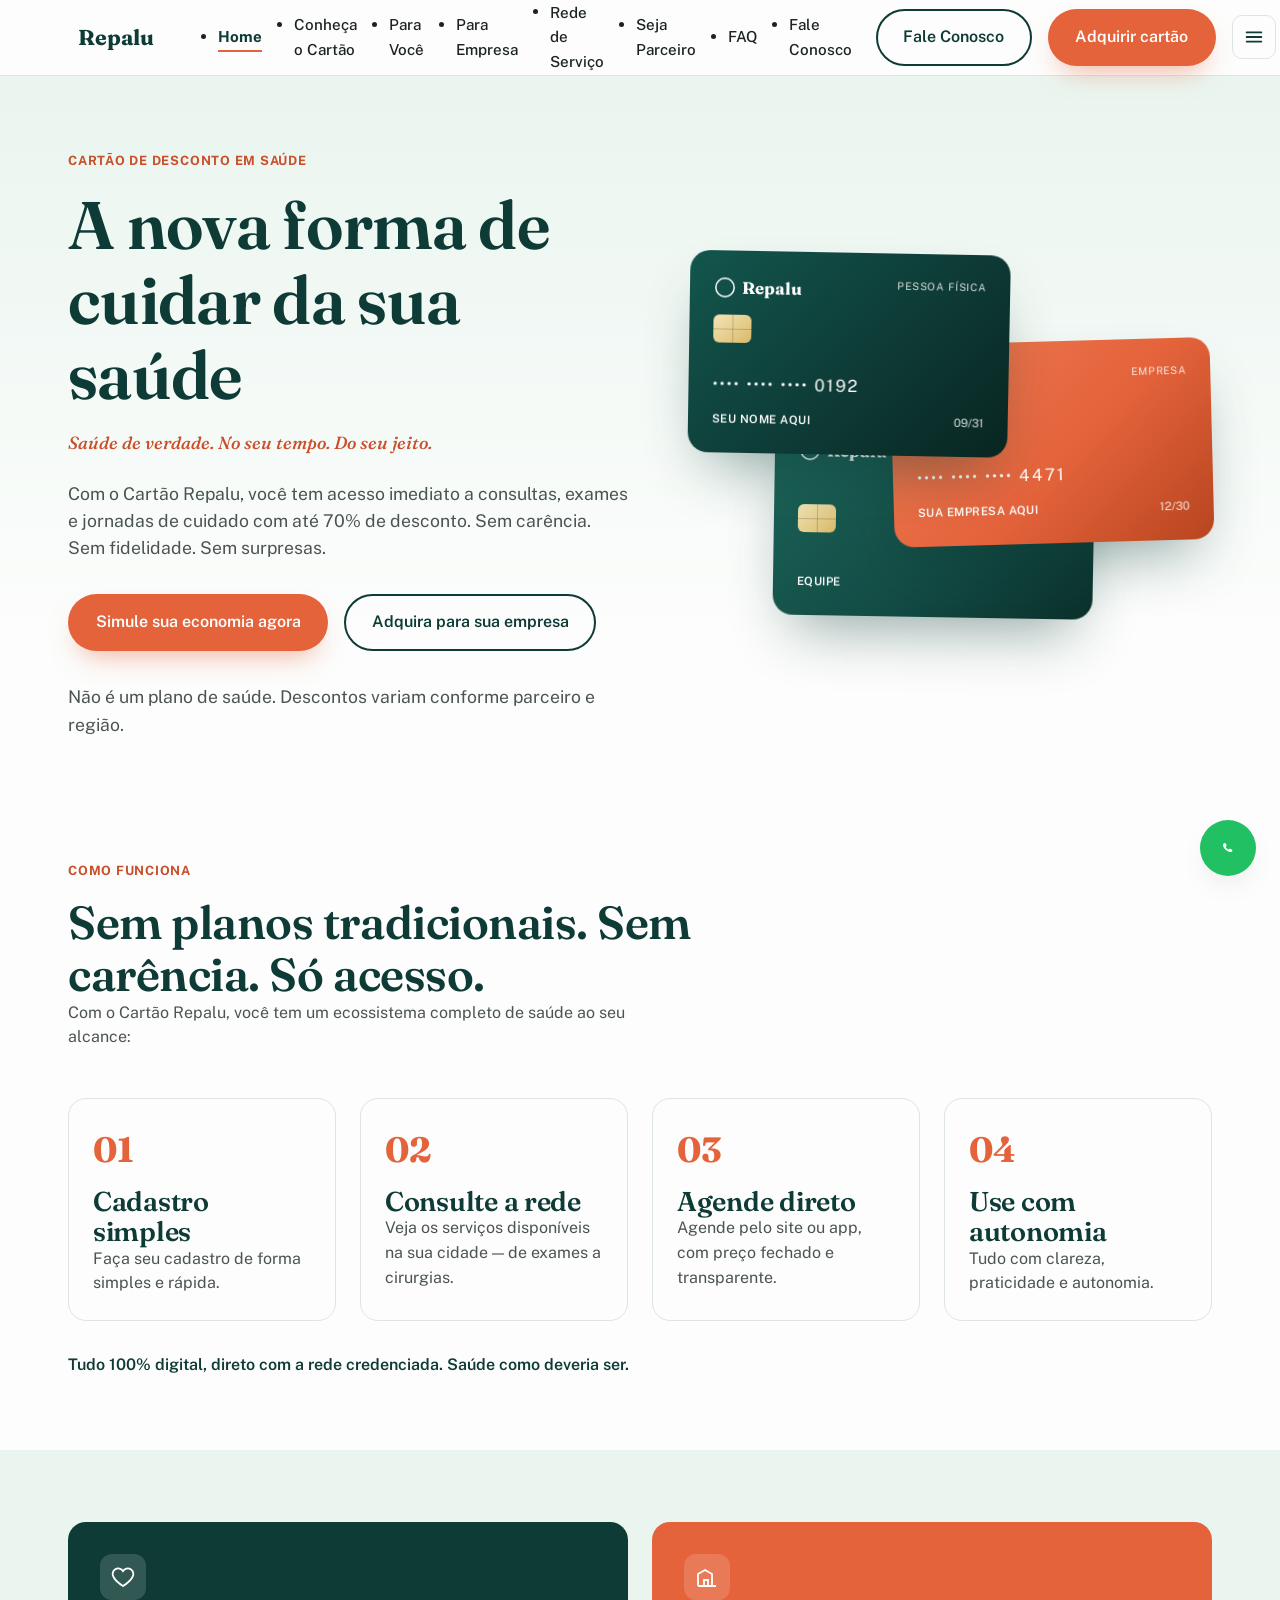
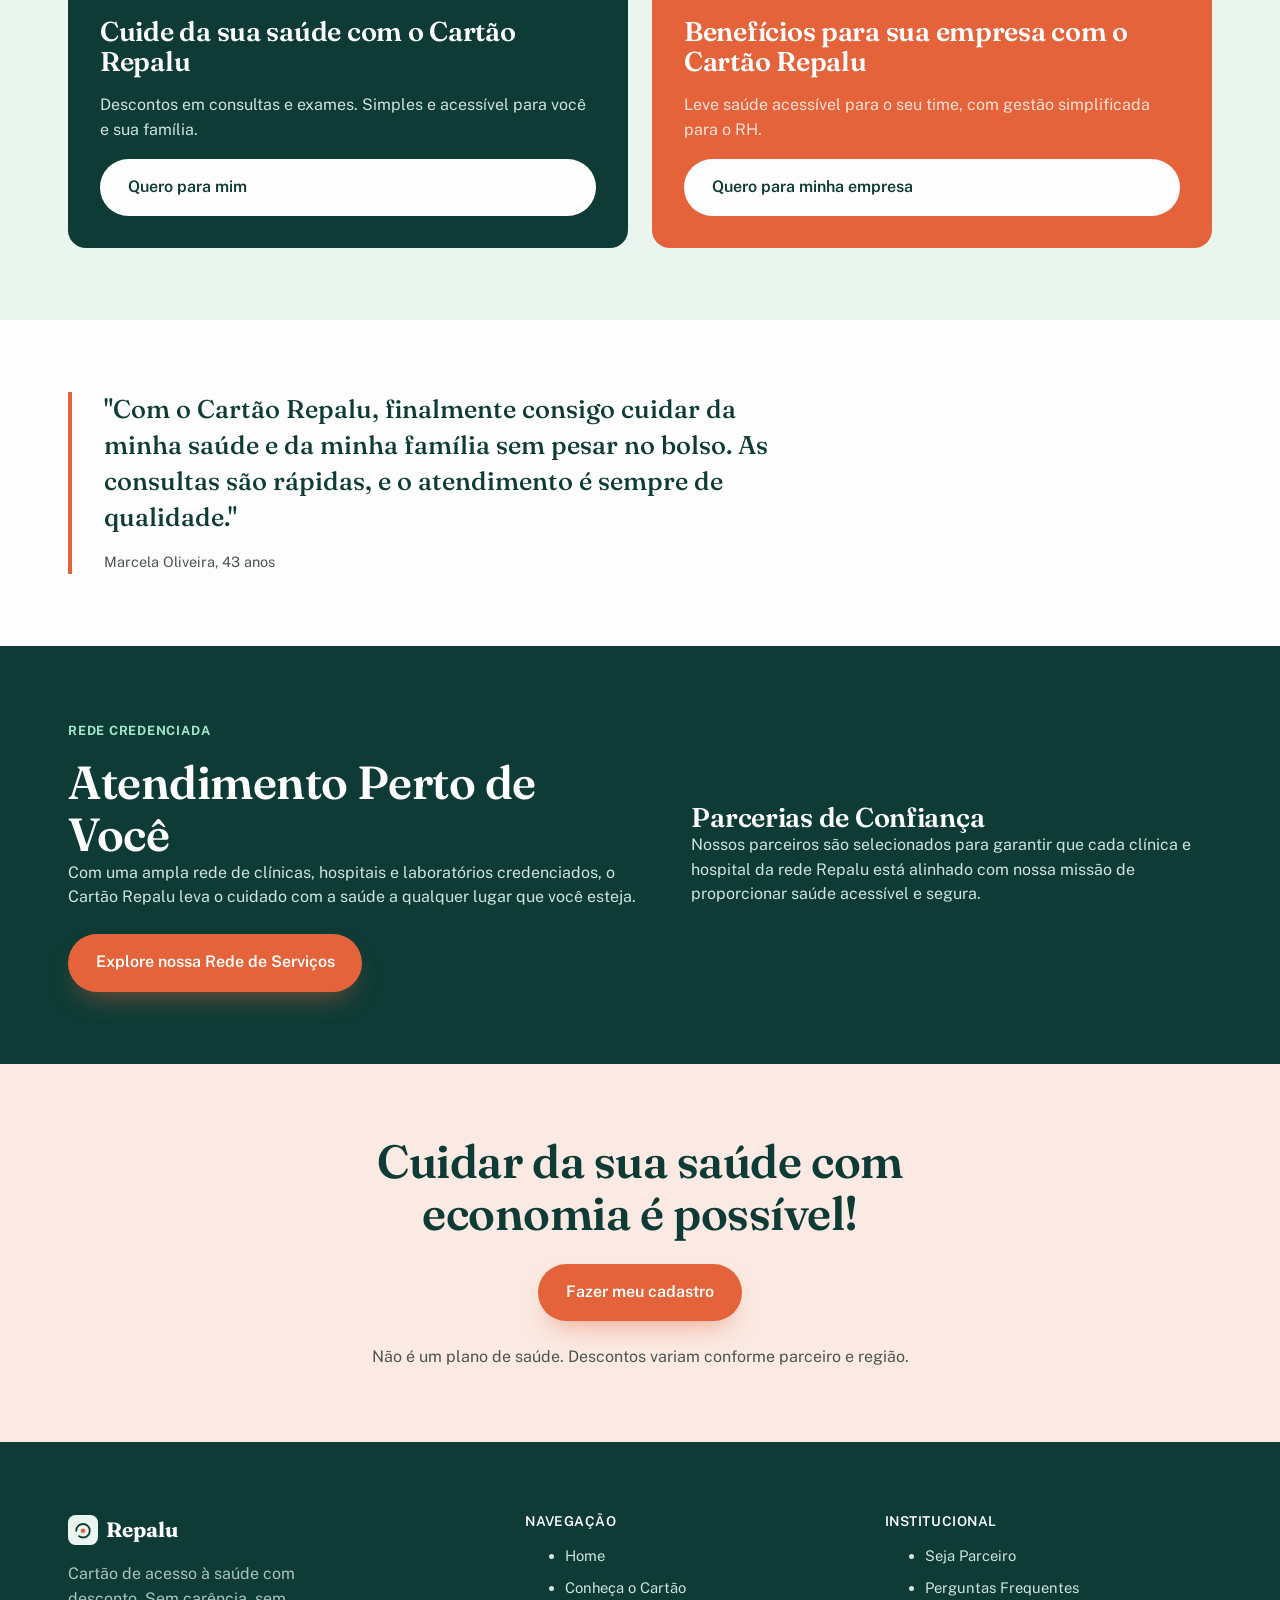
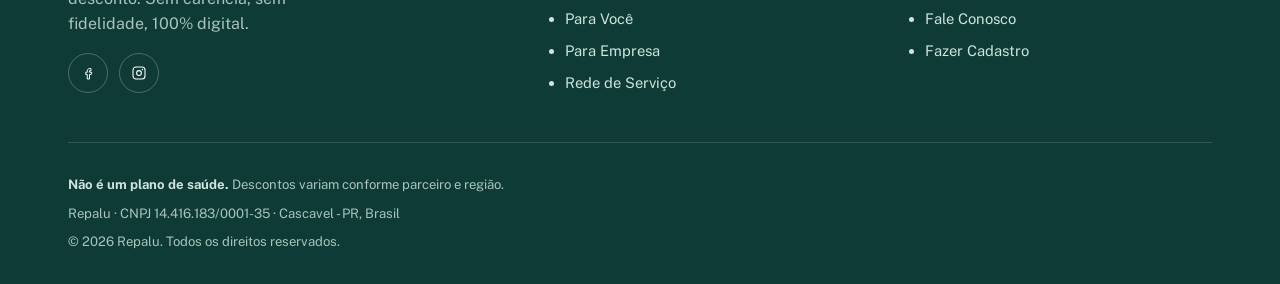
==== index.html @ c83f5b86 "Cria site institucional Repalu do zero (HTML/CSS/JS vanilla) Substitui o fluxo de aquisição do cartã" ====
<!DOCTYPE html>
<html lang="pt-BR">
<head>
<meta charset="UTF-8">
<meta name="viewport" content="width=device-width, initial-scale=1.0">
<title>Cartão Repalu — A nova forma de cuidar da sua saúde</title>
<meta name="description" content="Cartão Repalu: acesso a consultas, exames e cirurgias com até 70% de desconto. Sem carência, sem fidelidade, 100% digital. Não é um plano de saúde.">
<link rel="icon" href="data:,">
<link rel="preconnect" href="https://fonts.googleapis.com">
<link rel="preconnect" href="https://fonts.gstatic.com" crossorigin>
<link href="https://fonts.googleapis.com/css2?family=Fraunces:opsz,wght@9..144,400..700&family=Public+Sans:wght@400;500;600;700&display=swap" rel="stylesheet">
<link rel="stylesheet" href="css/styles.css">
</head>
<body>
<a class="visualmente-oculto" href="#conteudo-principal">Pular para o conteúdo</a>

<!-- ======================= CABEÇALHO ======================= -->
<header class="cabecalho">
  <div class="container">
    <a href="index.html" class="marca">
      <svg viewBox="0 0 40 40" fill="none" aria-hidden="true"><rect width="40" height="40" rx="10" fill="#0E3B36"/><path d="M11 21c0-5 4-9 9-9s9 4 9 9-4 9-9 9c-2 0-3.8-.6-5.3-1.7" stroke="#EAF5EF" stroke-width="2.4" stroke-linecap="round"/><circle cx="20" cy="21" r="3" fill="#E4633B"/></svg>
      Repalu
    </a>

    <nav class="nav-principal" aria-label="Navegação principal">
      <ul>
        <li><a href="index.html" aria-current="page">Home</a></li>
        <li><a href="paginas/conheca-o-cartao.html">Conheça o Cartão</a></li>
        <li><a href="paginas/para-voce.html">Para Você</a></li>
        <li><a href="paginas/para-empresa.html">Para Empresa</a></li>
        <li><a href="paginas/rede-de-servico.html">Rede de Serviço</a></li>
        <li><a href="paginas/seja-parceiro.html">Seja Parceiro</a></li>
        <li><a href="paginas/faq.html">FAQ</a></li>
        <li><a href="paginas/fale-conosco.html">Fale Conosco</a></li>
      </ul>
    </nav>

    <div class="acoes-cabecalho">
      <a href="paginas/fale-conosco.html" class="botao botao--secundario">Fale Conosco</a>
      <button type="button" class="botao botao--primario" data-abrir-cadastro>Adquirir cartão</button>
      <button type="button" class="botao-menu-mobile" data-abrir-menu aria-expanded="false" aria-controls="painel-mobile">
        <svg viewBox="0 0 24 24" fill="none" aria-hidden="true"><path d="M4 7h16M4 12h16M4 17h16" stroke="#0E3B36" stroke-width="2" stroke-linecap="round"/></svg>
        <span class="visualmente-oculto">Abrir menu</span>
      </button>
    </div>
  </div>
</header>

<div class="sobreposicao-mobile" data-sobreposicao-menu></div>
<aside class="painel-mobile" id="painel-mobile" data-painel-mobile aria-label="Menu de navegação">
  <div class="painel-mobile__topo">
    <span class="marca" style="color:#fff">Repalu</span>
    <button type="button" class="painel-mobile__fechar" data-fechar-menu>
      <svg viewBox="0 0 24 24" fill="none" aria-hidden="true"><path d="M6 6l12 12M18 6L6 18" stroke="#fff" stroke-width="2" stroke-linecap="round"/></svg>
      <span class="visualmente-oculto">Fechar menu</span>
    </button>
  </div>
  <nav aria-label="Navegação mobile">
    <ul>
      <li><a href="index.html">Home</a></li>
      <li><a href="paginas/conheca-o-cartao.html">Conheça o Cartão</a></li>
      <li><a href="paginas/para-voce.html">Para Você</a></li>
      <li><a href="paginas/para-empresa.html">Para Empresa</a></li>
      <li><a href="paginas/rede-de-servico.html">Rede de Serviço</a></li>
      <li><a href="paginas/seja-parceiro.html">Seja Parceiro</a></li>
      <li><a href="paginas/faq.html">Perguntas Frequentes</a></li>
      <li><a href="paginas/fale-conosco.html">Fale Conosco</a></li>
    </ul>
  </nav>
  <div class="painel-mobile__acoes">
    <button type="button" class="botao botao--primario botao--bloco" data-abrir-cadastro>Adquirir cartão</button>
  </div>
</aside>

<main id="conteudo-principal">
  <!-- ======================= HERO ======================= -->
  <section class="hero">
    <div class="container">
      <div class="hero__texto">
        <span class="olho">CARTÃO DE DESCONTO EM SAÚDE</span>
        <h1>A nova forma de cuidar da sua saúde</h1>
        <p class="hero__subheadline">Saúde de verdade. No seu tempo. Do seu jeito.</p>
        <p>Com o Cartão Repalu, você tem acesso imediato a consultas, exames e jornadas de cuidado com até 70% de desconto. Sem carência. Sem fidelidade. Sem surpresas.</p>
        <div class="hero__acoes">
          <button type="button" class="botao botao--primario" data-abrir-cadastro="pf">Simule sua economia agora</button>
          <a href="paginas/para-empresa.html" class="botao botao--secundario">Adquira para sua empresa</a>
        </div>
        <p class="hero__nota-legal">Não é um plano de saúde. Descontos variam conforme parceiro e região.</p>
      </div>

      <div class="palco-cartoes" aria-hidden="true">
        <article class="palco-cartoes__cartao palco-cartoes__cartao--pf-2">
          <div class="cartao__brilho"></div>
          <div class="cartao__topo">
            <div class="cartao__logo"><svg viewBox="0 0 24 24" fill="none"><circle cx="12" cy="12" r="10" stroke="#fff" stroke-width="1.6"/></svg>Repalu</div>
            <span class="cartao__tipo">Empresa</span>
          </div>
          <div class="cartao__chip"></div>
          <div class="cartao__rodape"><span class="cartao__nome">Equipe</span></div>
        </article>

        <article class="palco-cartoes__cartao palco-cartoes__cartao--pj">
          <div class="cartao__brilho"></div>
          <div class="cartao__topo">
            <div class="cartao__logo"><svg viewBox="0 0 24 24" fill="none"><circle cx="12" cy="12" r="10" stroke="#fff" stroke-width="1.6"/></svg>Repalu</div>
            <span class="cartao__tipo">Empresa</span>
          </div>
          <div class="cartao__chip"></div>
          <div class="cartao__numero">•••• •••• •••• 4471</div>
          <div class="cartao__rodape">
            <span class="cartao__nome">Sua Empresa Aqui</span>
            <span class="cartao__validade">12/30</span>
          </div>
        </article>

        <article class="palco-cartoes__cartao palco-cartoes__cartao--pf">
          <div class="cartao__brilho"></div>
          <div class="cartao__topo">
            <div class="cartao__logo"><svg viewBox="0 0 24 24" fill="none"><circle cx="12" cy="12" r="10" stroke="#fff" stroke-width="1.6"/></svg>Repalu</div>
            <span class="cartao__tipo">Pessoa Física</span>
          </div>
          <div class="cartao__chip"></div>
          <div class="cartao__numero">•••• •••• •••• 0192</div>
          <div class="cartao__rodape">
            <span class="cartao__nome">Seu Nome Aqui</span>
            <span class="cartao__validade">09/31</span>
          </div>
        </article>
      </div>
    </div>
  </section>

  <!-- ======================= COMO FUNCIONA ======================= -->
  <section class="secao">
    <div class="container">
      <div class="cabecalho-secao">
        <span class="olho">COMO FUNCIONA</span>
        <h2>Sem planos tradicionais. Sem carência. Só acesso.</h2>
        <p>Com o Cartão Repalu, você tem um ecossistema completo de saúde ao seu alcance:</p>
      </div>
      <ol class="lista-passos lista-passos--4">
        <li class="lista-passos__item"><span class="lista-passos__numero">01</span><h3>Cadastro simples</h3><p>Faça seu cadastro de forma simples e rápida.</p></li>
        <li class="lista-passos__item"><span class="lista-passos__numero">02</span><h3>Consulte a rede</h3><p>Veja os serviços disponíveis na sua cidade — de exames a cirurgias.</p></li>
        <li class="lista-passos__item"><span class="lista-passos__numero">03</span><h3>Agende direto</h3><p>Agende pelo site ou app, com preço fechado e transparente.</p></li>
        <li class="lista-passos__item"><span class="lista-passos__numero">04</span><h3>Use com autonomia</h3><p>Tudo com clareza, praticidade e autonomia.</p></li>
      </ol>
      <p style="margin-top: var(--espaco-4); font-weight: 600; color: var(--cor-petroleo);">Tudo 100% digital, direto com a rede credenciada. Saúde como deveria ser.</p>
    </div>
  </section>

  <!-- ======================= CARDS DE DESTINO ======================= -->
  <section class="secao secao--menta">
    <div class="container">
      <div class="grade-cartas grade-cartas--2">
        <article class="carta carta--destino-pf">
          <div class="carta__icone" style="background:rgba(255,255,255,.15); color:#fff;">
            <svg viewBox="0 0 24 24" fill="none"><path d="M12 21s-7-4.4-9.5-9A5.5 5.5 0 0112 6a5.5 5.5 0 019.5 6c-2.5 4.6-9.5 9-9.5 9z" stroke="currentColor" stroke-width="1.8"/></svg>
          </div>
          <h3>Cuide da sua saúde com o Cartão Repalu</h3>
          <p>Descontos em consultas e exames. Simples e acessível para você e sua família.</p>
          <button type="button" class="botao botao--sobre-escuro" data-abrir-cadastro="pf">Quero para mim</button>
        </article>
        <article class="carta carta--destino-pj">
          <div class="carta__icone" style="background:rgba(255,255,255,.15); color:#fff;">
            <svg viewBox="0 0 24 24" fill="none"><path d="M3 21V9l7-4 7 4v12M3 21h18M9 21v-6h4v6" stroke="currentColor" stroke-width="1.8"/></svg>
          </div>
          <h3>Benefícios para sua empresa com o Cartão Repalu</h3>
          <p>Leve saúde acessível para o seu time, com gestão simplificada para o RH.</p>
          <button type="button" class="botao botao--sobre-escuro" data-abrir-cadastro="empresa">Quero para minha empresa</button>
        </article>
      </div>
    </div>
  </section>

  <!-- ======================= DEPOIMENTO ======================= -->
  <section class="secao">
    <div class="container">
      <div class="depoimento">
        <blockquote>"Com o Cartão Repalu, finalmente consigo cuidar da minha saúde e da minha família sem pesar no bolso. As consultas são rápidas, e o atendimento é sempre de qualidade."</blockquote>
        <footer>Marcela Oliveira, 43 anos</footer>
      </div>
    </div>
  </section>

  <!-- ======================= REDE ======================= -->
  <section class="secao secao--petroleo">
    <div class="container grade-assimetrica">
      <div>
        <span class="olho" style="color:#9fe6c9">REDE CREDENCIADA</span>
        <h2>Atendimento Perto de Você</h2>
        <p>Com uma ampla rede de clínicas, hospitais e laboratórios credenciados, o Cartão Repalu leva o cuidado com a saúde a qualquer lugar que você esteja.</p>
        <a href="paginas/rede-de-servico.html" class="botao botao--primario" style="margin-top: var(--espaco-3);">Explore nossa Rede de Serviços</a>
      </div>
      <div>
        <h3>Parcerias de Confiança</h3>
        <p>Nossos parceiros são selecionados para garantir que cada clínica e hospital da rede Repalu está alinhado com nossa missão de proporcionar saúde acessível e segura.</p>
      </div>
    </div>
  </section>

  <!-- ======================= FECHAMENTO ======================= -->
  <section class="secao secao--coral-tint centralizado">
    <div class="container" style="max-width: 42rem;">
      <h2>Cuidar da sua saúde com economia é possível!</h2>
      <button type="button" class="botao botao--primario" data-abrir-cadastro style="margin-top: var(--espaco-3);">Fazer meu cadastro</button>
      <p style="margin-top: var(--espaco-3); margin-inline:auto;">Não é um plano de saúde. Descontos variam conforme parceiro e região.</p>
    </div>
  </section>
</main>

<!-- ======================= RODAPÉ ======================= -->
<footer class="rodape">
  <div class="container">
    <div class="rodape__grade">
      <div>
        <div class="rodape__marca">
          <svg viewBox="0 0 40 40" fill="none" aria-hidden="true"><rect width="40" height="40" rx="10" fill="#EAF5EF"/><path d="M11 21c0-5 4-9 9-9s9 4 9 9-4 9-9 9c-2 0-3.8-.6-5.3-1.7" stroke="#0E3B36" stroke-width="2.4" stroke-linecap="round"/><circle cx="20" cy="21" r="3" fill="#E4633B"/></svg>
          Repalu
        </div>
        <p style="color:#a9c4bc; max-width: 30ch;">Cartão de acesso à saúde com desconto. Sem carência, sem fidelidade, 100% digital.</p>
        <div class="rodape__redes">
          <a href="https://facebook.com/cartaorepalu" target="_blank" rel="noopener noreferrer" aria-label="Repalu no Facebook">
            <svg viewBox="0 0 24 24" width="18" height="18" fill="none"><path d="M14 9h2V6h-2c-1.7 0-3 1.3-3 3v2H9v3h2v6h3v-6h2.2l.8-3H14V9z" stroke="#fff" stroke-width="1.3" stroke-linejoin="round"/></svg>
          </a>
          <a href="https://instagram.com/repalu.saude" target="_blank" rel="noopener noreferrer" aria-label="Repalu no Instagram">
            <svg viewBox="0 0 24 24" width="18" height="18" fill="none"><rect x="4" y="4" width="16" height="16" rx="4" stroke="#fff" stroke-width="1.4"/><circle cx="12" cy="12" r="3.2" stroke="#fff" stroke-width="1.4"/><circle cx="16.6" cy="7.4" r="1" fill="#fff"/></svg>
          </a>
        </div>
      </div>
      <nav aria-label="Navegação do rodapé">
        <h4>NAVEGAÇÃO</h4>
        <ul>
          <li><a href="index.html">Home</a></li>
          <li><a href="paginas/conheca-o-cartao.html">Conheça o Cartão</a></li>
          <li><a href="paginas/para-voce.html">Para Você</a></li>
          <li><a href="paginas/para-empresa.html">Para Empresa</a></li>
          <li><a href="paginas/rede-de-servico.html">Rede de Serviço</a></li>
        </ul>
      </nav>
      <nav aria-label="Links institucionais">
        <h4>INSTITUCIONAL</h4>
        <ul>
          <li><a href="paginas/seja-parceiro.html">Seja Parceiro</a></li>
          <li><a href="paginas/faq.html">Perguntas Frequentes</a></li>
          <li><a href="paginas/fale-conosco.html">Fale Conosco</a></li>
          <li><a href="paginas/cadastro.html">Fazer Cadastro</a></li>
        </ul>
      </nav>
    </div>
    <div class="rodape__legal">
      <p style="color:inherit; max-width:none;"><strong>Não é um plano de saúde.</strong> Descontos variam conforme parceiro e região.</p>
      <p style="color:inherit; max-width:none;">Repalu · CNPJ 14.416.183/0001-35 · Cascavel - PR, Brasil</p>
      <p style="color:inherit; max-width:none;">&copy; <span data-ano-atual>2026</span> Repalu. Todos os direitos reservados.</p>
    </div>
  </div>
</footer>

<a class="whatsapp-flutuante" href="https://wa.me/+5545998241814" target="_blank" rel="noopener noreferrer" aria-label="Falar no WhatsApp para dúvidas">
  <svg viewBox="0 0 32 32" fill="none"><path d="M16 4a12 12 0 00-10.3 18L4 28l6.2-1.6A12 12 0 1016 4z" fill="#21c063"/><path d="M11 11.5c.3-1 .9-1 1.3-1h.6c.3 0 .5.1.7.6l.8 1.9c.1.3 0 .6-.2.8l-.6.6c-.2.2-.2.4 0 .7.5.9 1.7 2.1 2.7 2.6.3.2.5.2.7 0l.6-.6c.2-.2.5-.3.8-.2l1.9.8c.4.2.6.4.6.7v.6c0 .4 0 1-1 1.3-1 .3-2.4.2-4.6-1s-3.6-2.8-4.5-4.5c-.6-1.2-.7-2.6-.4-3.6z" fill="#fff"/></svg>
</a>

<!-- ======================= MODAL DE CADASTRO ======================= -->
<div class="modal-fundo" data-modal-cadastro role="dialog" aria-modal="true" aria-labelledby="titulo-modal-cadastro">
  <div class="modal-caixa">
    <button type="button" class="modal-fechar" data-fechar-modal aria-label="Fechar formulário de cadastro">
      <svg viewBox="0 0 24 24" fill="none" width="18" height="18"><path d="M6 6l12 12M18 6L6 18" stroke="#0E3B36" stroke-width="2" stroke-linecap="round"/></svg>
    </button>
    <div class="form-cadastro">
      <h2 id="titulo-modal-cadastro" style="font-size:1.6rem; margin-bottom: 0.3rem;">Faça seu cadastro</h2>
      <p style="margin-bottom: var(--espaco-3);">Leva menos de 2 minutos. Nossa equipe entra em contato assim que recebemos seus dados.</p>
      <div data-formulario-slot></div>
    </div>
  </div>
</div>

<script>document.querySelector("[data-ano-atual]").textContent = new Date().getFullYear();</script>
<script src="js/script.js"></script>
<script src="js/cartoes-3d.js"></script>
<script src="js/formulario.js"></script>
<script src="js/incluir-formulario.js"></script>
</body>
</html>
---- css/styles.css ----
/* =========================================================================
   REPALU — Design System
   Paleta: verde-petróleo (marca / pessoa física), coral (conversão / empresa)
   Tipografia: Fraunces (títulos, serifada, peso variável) + Public Sans (corpo)
   ========================================================================= */

:root {
  /* Cores de marca */
  --cor-petroleo: #0E3B36;
  --cor-petroleo-600: #124b44;
  --cor-menta: #EAF5EF;
  --cor-menta-escuro: #d3ebe0;
  --cor-branco: #FCFDFC;
  --cor-coral: #E4633B;
  --cor-coral-600: #c94f2b;
  --cor-coral-tint: #FBEAE3;
  --cor-grafite: #1B2320;
  --cor-grafite-suave: #4b5450;
  --cor-borda: #dde5e1;
  --cor-erro: #b3261e;
  --cor-sucesso: #1e7a4c;

  /* Tipografia */
  --fonte-titulo: "Fraunces", "Source Serif 4", Georgia, serif;
  --fonte-corpo: "Public Sans", "Inter", -apple-system, BlinkMacSystemFont, sans-serif;

  /* Espaçamento */
  --espaco-1: 0.5rem;
  --espaco-2: 1rem;
  --espaco-3: 1.5rem;
  --espaco-4: 2rem;
  --espaco-5: 3rem;
  --espaco-6: 4.5rem;
  --espaco-7: 6.5rem;

  /* Layout */
  --largura-maxima: 1240px;
  --largura-leitura: 62ch;
  --raio: 18px;
  --raio-pequeno: 10px;
  --sombra-suave: 0 12px 32px -16px rgba(27, 35, 32, 0.28);
  --sombra-cartao: 0 30px 60px -20px rgba(14, 59, 54, 0.45);

  --altura-header: 76px;
}

/* ---------- Reset ---------- */
*, *::before, *::after { box-sizing: border-box; }
html { scroll-behavior: smooth; }
@media (prefers-reduced-motion: reduce) {
  html { scroll-behavior: auto; }
  *, *::before, *::after {
    animation-duration: 0.001ms !important;
    animation-iteration-count: 1 !important;
    transition-duration: 0.001ms !important;
    scroll-behavior: auto !important;
  }
}

body, h1, h2, h3, h4, p, figure, blockquote, dl, dd, ul, ol {
  margin: 0;
}
ul[class], ol[class] { list-style: none; padding: 0; }
img, picture, svg { max-width: 100%; display: block; }
input, button, textarea, select { font: inherit; color: inherit; }
button { cursor: pointer; }
a { color: inherit; text-decoration: none; }

body {
  font-family: var(--fonte-corpo);
  color: var(--cor-grafite);
  background: var(--cor-branco);
  line-height: 1.55;
  overflow-x: hidden;
  -webkit-font-smoothing: antialiased;
}

/* Overflow guard: nunca scroll horizontal */
html, body { max-width: 100%; }

h1, h2, h3, h4 {
  font-family: var(--fonte-titulo);
  color: var(--cor-petroleo);
  font-weight: 600;
  line-height: 1.12;
  letter-spacing: -0.01em;
}
h1 { font-size: clamp(2.4rem, 4.4vw + 1rem, 4.2rem); font-weight: 620; }
h2 { font-size: clamp(1.9rem, 2.6vw + 1rem, 2.9rem); }
h3 { font-size: clamp(1.3rem, 1vw + 1rem, 1.7rem); }
h4 { font-size: 1.15rem; }

p { color: var(--cor-grafite-suave); max-width: var(--largura-leitura); }
p.sem-limite { max-width: none; }

.olho {
  font-family: var(--fonte-corpo);
  font-weight: 700;
  font-size: 0.8rem;
  letter-spacing: 0.06em;
  color: var(--cor-coral-600);
  display: inline-block;
  margin-bottom: var(--espaco-2);
}

/* Foco visível acessível */
a:focus-visible,
button:focus-visible,
input:focus-visible,
select:focus-visible,
textarea:focus-visible,
[tabindex]:focus-visible {
  outline: 3px solid var(--cor-coral);
  outline-offset: 3px;
  border-radius: 4px;
}

.visualmente-oculto {
  position: absolute;
  width: 1px; height: 1px;
  overflow: hidden;
  clip: rect(0 0 0 0);
  white-space: nowrap;
  border: 0; padding: 0; margin: -1px;
}

/* ---------- Layout base ---------- */
.container {
  width: 100%;
  max-width: var(--largura-maxima);
  margin-inline: auto;
  padding-inline: var(--espaco-3);
}
@media (min-width: 768px) { .container { padding-inline: var(--espaco-5); } }

.secao { padding-block: var(--espaco-6); }
.secao--menta { background: var(--cor-menta); }
.secao--petroleo { background: var(--cor-petroleo); color: var(--cor-branco); }
.secao--petroleo h2, .secao--petroleo h3 { color: var(--cor-branco); }
.secao--petroleo p { color: #cfe4dd; }
.secao--coral-tint { background: var(--cor-coral-tint); }

.grade-assimetrica {
  display: grid;
  gap: var(--espaco-5);
  align-items: center;
}
@media (min-width: 960px) {
  .grade-assimetrica { grid-template-columns: 1.05fr 0.95fr; }
  .grade-assimetrica--invertida { grid-template-columns: 0.95fr 1.05fr; }
  .grade-assimetrica--invertida > *:first-child { order: 2; }
}

.cabecalho-secao {
  max-width: 42rem;
  margin-bottom: var(--espaco-5);
}

/* ---------- Botões ---------- */
.botao {
  display: inline-flex;
  align-items: center;
  gap: 0.5rem;
  font-weight: 600;
  font-size: 1rem;
  padding: 0.9rem 1.6rem;
  border-radius: 999px;
  border: 2px solid transparent;
  transition: transform 0.18s ease, box-shadow 0.18s ease, background-color 0.18s ease, color 0.18s ease;
  white-space: nowrap;
}
.botao:hover { transform: translateY(-2px); }
.botao--primario {
  background: var(--cor-coral);
  color: var(--cor-branco);
  box-shadow: 0 14px 28px -12px rgba(228, 99, 59, 0.55);
}
.botao--primario:hover { background: var(--cor-coral-600); }
.botao--secundario {
  background: transparent;
  border-color: var(--cor-petroleo);
  color: var(--cor-petroleo);
}
.botao--secundario:hover { background: var(--cor-petroleo); color: var(--cor-branco); }
.botao--sobre-escuro {
  background: var(--cor-branco);
  color: var(--cor-petroleo);
}
.botao--sobre-escuro:hover { background: var(--cor-menta); }
.botao--fantasma {
  background: transparent;
  color: var(--cor-petroleo);
  border-color: var(--cor-borda);
  padding: 0.7rem 1.3rem;
}
.botao--fantasma:hover { border-color: var(--cor-petroleo); }
.botao--bloco { width: 100%; justify-content: center; }
.botao[disabled] { opacity: 0.55; cursor: not-allowed; transform: none; }

/* ---------- Header ---------- */
.cabecalho {
  position: sticky;
  top: 0;
  z-index: 100;
  height: var(--altura-header);
  display: flex;
  align-items: center;
  background: rgba(252, 253, 252, 0.88);
  backdrop-filter: blur(10px);
  border-bottom: 1px solid var(--cor-borda);
}
.cabecalho .container {
  display: flex;
  align-items: center;
  justify-content: space-between;
  gap: var(--espaco-3);
}
.marca {
  display: flex;
  align-items: center;
  gap: 0.6rem;
  font-family: var(--fonte-titulo);
  font-weight: 700;
  font-size: 1.35rem;
  color: var(--cor-petroleo);
}
.marca svg { width: 34px; height: 34px; }

.nav-principal { display: none; }
.nav-principal ul { display: flex; align-items: center; gap: var(--espaco-4); }
.nav-principal a {
  font-weight: 500;
  font-size: 0.95rem;
  color: var(--cor-grafite);
  position: relative;
  padding-block: 0.3rem;
}
.nav-principal a::after {
  content: "";
  position: absolute;
  left: 0; right: 0; bottom: -2px;
  height: 2px;
  background: var(--cor-coral);
  transform: scaleX(0);
  transform-origin: left;
  transition: transform 0.2s ease;
}
.nav-principal a:hover::after,
.nav-principal a[aria-current="page"]::after { transform: scaleX(1); }
.nav-principal a[aria-current="page"] { color: var(--cor-petroleo); font-weight: 700; }

.acoes-cabecalho { display: flex; align-items: center; gap: var(--espaco-2); }
.acoes-cabecalho .botao--secundario { display: none; }

@media (min-width: 1080px) {
  .nav-principal { display: block; }
  .acoes-cabecalho .botao--secundario { display: inline-flex; }
  .botao-menu-mobile { display: none; }
}

/* Botão hambúrguer */
.botao-menu-mobile {
  width: 44px; height: 44px;
  display: grid; place-items: center;
  background: transparent;
  border: 1px solid var(--cor-borda);
  border-radius: 10px;
}
.botao-menu-mobile svg { width: 22px; height: 22px; }

/* Painel lateral mobile */
.painel-mobile {
  position: fixed;
  inset: 0 0 0 auto;
  width: min(86vw, 360px);
  height: 100%;
  background: var(--cor-petroleo);
  color: var(--cor-branco);
  padding: var(--espaco-4);
  transform: translateX(100%);
  transition: transform 0.32s cubic-bezier(.4,0,.2,1);
  z-index: 200;
  overflow-y: auto;
}
.painel-mobile[data-aberto="true"] { transform: translateX(0); }
.painel-mobile__topo { display: flex; justify-content: space-between; align-items: center; margin-bottom: var(--espaco-4); }
.painel-mobile__fechar {
  width: 40px; height: 40px;
  border: 1px solid rgba(255,255,255,0.3);
  border-radius: 10px;
  background: transparent;
  color: var(--cor-branco);
  display: grid; place-items: center;
}
.painel-mobile nav ul { display: flex; flex-direction: column; gap: var(--espaco-1); }
.painel-mobile nav a {
  display: block;
  padding: 0.85rem 0.2rem;
  font-family: var(--fonte-titulo);
  font-size: 1.3rem;
  border-bottom: 1px solid rgba(255,255,255,0.12);
}
.painel-mobile__acoes { margin-top: var(--espaco-4); display: flex; flex-direction: column; gap: var(--espaco-2); }

.sobreposicao-mobile {
  position: fixed; inset: 0;
  background: rgba(14, 20, 18, 0.5);
  z-index: 199;
  opacity: 0;
  pointer-events: none;
  transition: opacity 0.28s ease;
}
.sobreposicao-mobile[data-aberto="true"] { opacity: 1; pointer-events: auto; }

body[data-menu-aberto="true"] { overflow: hidden; }

/* ---------- Hero + cartões 3D ---------- */
.hero {
  padding-block: var(--espaco-6) var(--espaco-5);
  background: linear-gradient(180deg, var(--cor-menta) 0%, var(--cor-branco) 78%);
}
.hero .container {
  display: grid;
  gap: var(--espaco-6);
  align-items: center;
}
@media (min-width: 960px) {
  .hero .container { grid-template-columns: 1fr 0.95fr; gap: var(--espaco-5); }
}
.hero__texto p { font-size: 1.1rem; }
.hero__subheadline {
  font-family: var(--fonte-titulo);
  font-style: italic;
  font-weight: 500;
  color: var(--cor-coral-600);
  font-size: 1.25rem;
  margin-block: var(--espaco-2) var(--espaco-3);
}
.hero__acoes { display: flex; flex-wrap: wrap; gap: var(--espaco-2); margin-top: var(--espaco-4); }
.hero__nota-legal { margin-top: var(--espaco-4); font-size: 0.82rem; color: var(--cor-grafite-suave); }

.palco-cartoes {
  position: relative;
  height: clamp(320px, 42vw, 460px);
  perspective: 1600px;
}
.palco-cartoes__cartao {
  position: absolute;
  width: min(320px, 78vw);
  aspect-ratio: 1.586 / 1;
  border-radius: 20px;
  padding: 1.5rem;
  color: var(--cor-branco);
  display: flex;
  flex-direction: column;
  justify-content: space-between;
  box-shadow: var(--sombra-cartao);
  transform-style: preserve-3d;
  will-change: transform;
  opacity: 0;
  overflow: hidden;
}
.palco-cartoes__cartao--pf {
  background: linear-gradient(135deg, #12564d 0%, #0E3B36 55%, #082521 100%);
  left: 2%;
  top: 10%;
  z-index: 3;
}
.palco-cartoes__cartao--pj {
  background: linear-gradient(135deg, #ef7a52 0%, #E4633B 55%, #b8451f 100%);
  right: 0;
  top: 26%;
  z-index: 2;
}
.palco-cartoes__cartao--pf-2 {
  background: linear-gradient(135deg, #1c655a 0%, #124b44 60%, #0a2f2a 100%);
  left: 18%;
  top: 44%;
  z-index: 1;
}
.cartao__brilho {
  position: absolute;
  inset: -40%;
  background: linear-gradient(115deg, transparent 40%, rgba(255,255,255,0.28) 50%, transparent 60%);
  transform: translateX(-120%);
  pointer-events: none;
}
.cartao__topo { display: flex; justify-content: space-between; align-items: flex-start; }
.cartao__logo { display: flex; align-items: center; gap: 0.4rem; font-family: var(--fonte-titulo); font-weight: 700; font-size: 1.05rem; }
.cartao__logo svg { width: 22px; height: 22px; }
.cartao__tipo { font-size: 0.65rem; letter-spacing: 0.08em; opacity: 0.85; text-transform: uppercase; }
.cartao__chip {
  width: 38px; height: 28px;
  border-radius: 6px;
  background: linear-gradient(140deg, #f4e6b8, #d9b968);
  position: relative;
}
.cartao__chip::before, .cartao__chip::after {
  content: "";
  position: absolute;
  background: rgba(0,0,0,0.18);
}
.cartao__chip::before { top: 50%; left: 0; right: 0; height: 1px; }
.cartao__chip::after { left: 50%; top: 0; bottom: 0; width: 1px; }
.cartao__numero { font-family: var(--fonte-corpo); letter-spacing: 0.12em; font-size: 1.05rem; margin-top: 0.9rem; }
.cartao__rodape { display: flex; justify-content: space-between; align-items: flex-end; font-size: 0.72rem; }
.cartao__nome { text-transform: uppercase; letter-spacing: 0.04em; font-weight: 600; }
.cartao__validade { opacity: 0.85; }

@media (prefers-reduced-motion: reduce) {
  .palco-cartoes__cartao { opacity: 1 !important; transform: none !important; }
}

/* ---------- Como funciona / passos ---------- */
.lista-passos {
  display: grid;
  gap: var(--espaco-3);
  counter-reset: passo;
}
@media (min-width: 760px) { .lista-passos { grid-template-columns: repeat(2, 1fr); } }
@media (min-width: 1080px) { .lista-passos--4 { grid-template-columns: repeat(4, 1fr); } }
.lista-passos__item {
  background: var(--cor-branco);
  border: 1px solid var(--cor-borda);
  border-radius: var(--raio);
  padding: var(--espaco-3);
}
.lista-passos__numero {
  font-family: var(--fonte-titulo);
  font-size: 2.2rem;
  color: var(--cor-coral);
  font-weight: 700;
  display: block;
  margin-bottom: 0.5rem;
}

/* ---------- Cards de destino / recursos ---------- */
.grade-cartas {
  display: grid;
  gap: var(--espaco-3);
}
@media (min-width: 760px) { .grade-cartas--2 { grid-template-columns: repeat(2, 1fr); } }
@media (min-width: 760px) { .grade-cartas--3 { grid-template-columns: repeat(3, 1fr); } }
@media (min-width: 760px) { .grade-cartas--4 { grid-template-columns: repeat(2, 1fr); } }
@media (min-width: 1080px) { .grade-cartas--4 { grid-template-columns: repeat(4, 1fr); } }

.carta {
  border-radius: var(--raio);
  padding: var(--espaco-4);
  background: var(--cor-branco);
  border: 1px solid var(--cor-borda);
  display: flex;
  flex-direction: column;
  gap: var(--espaco-2);
}
.carta--destino-pf { background: var(--cor-petroleo); color: var(--cor-branco); border: none; }
.carta--destino-pf h3 { color: var(--cor-branco); }
.carta--destino-pf p { color: #cfe4dd; }
.carta--destino-pj { background: var(--cor-coral); color: var(--cor-branco); border: none; }
.carta--destino-pj h3 { color: var(--cor-branco); }
.carta--destino-pj p { color: #fbe2d7; }

.carta__icone {
  width: 46px; height: 46px;
  border-radius: 12px;
  display: grid; place-items: center;
  background: var(--cor-menta);
  color: var(--cor-petroleo);
}
.carta__icone svg { width: 24px; height: 24px; }

/* ---------- Depoimento ---------- */
.depoimento {
  border-left: 4px solid var(--cor-coral);
  padding-left: var(--espaco-4);
  max-width: 44rem;
}
.depoimento blockquote {
  font-family: var(--fonte-titulo);
  font-size: clamp(1.2rem, 1.4vw + 1rem, 1.6rem);
  color: var(--cor-petroleo);
  font-weight: 500;
  line-height: 1.4;
}
.depoimento footer {
  margin-top: var(--espaco-2);
  font-size: 0.9rem;
  color: var(--cor-grafite-suave);
}

/* ---------- Simulador (Para Você) ---------- */
.simulador {
  background: var(--cor-petroleo);
  color: var(--cor-branco);
  border-radius: var(--raio);
  padding: var(--espaco-4);
  max-width: 26rem;
}
.simulador__rotulo { font-size: 0.85rem; opacity: 0.8; }
.simulador__valor {
  font-family: var(--fonte-titulo);
  font-size: 2.6rem;
  color: #9fe6c9;
  font-weight: 700;
  margin-block: 0.3rem 0.8rem;
}
.simulador__nota { font-size: 0.78rem; opacity: 0.75; }

/* ---------- Categorias de rede ---------- */
.categoria-rede {
  background: var(--cor-branco);
  border: 1px solid var(--cor-borda);
  border-radius: var(--raio);
  padding: var(--espaco-4);
}
.categoria-rede ul { display: flex; flex-wrap: wrap; gap: 0.5rem; margin-top: var(--espaco-2); }
.categoria-rede li {
  background: var(--cor-menta);
  color: var(--cor-petroleo-600);
  font-size: 0.85rem;
  font-weight: 500;
  padding: 0.4rem 0.85rem;
  border-radius: 999px;
}
.categoria-rede li.mais { background: transparent; border: 1px dashed var(--cor-borda); color: var(--cor-grafite-suave); }

/* ---------- FAQ ---------- */
.faq-item {
  border-bottom: 1px solid var(--cor-borda);
}
.faq-item__pergunta {
  width: 100%;
  display: flex;
  justify-content: space-between;
  align-items: center;
  gap: var(--espaco-2);
  text-align: left;
  background: none;
  border: none;
  padding: var(--espaco-3) 0.2rem;
  font-family: var(--fonte-titulo);
  font-size: 1.15rem;
  color: var(--cor-petroleo);
}
.faq-item__icone { flex-shrink: 0; transition: transform 0.25s ease; }
.faq-item__pergunta[aria-expanded="true"] .faq-item__icone { transform: rotate(45deg); }
.faq-item__resposta {
  max-height: 0;
  overflow: hidden;
  transition: max-height 0.3s ease;
}
.faq-item__resposta p { padding-bottom: var(--espaco-3); max-width: none; }

/* ---------- Formulário de cadastro ---------- */
.form-cadastro {
  background: var(--cor-branco);
  border: 1px solid var(--cor-borda);
  border-radius: var(--raio);
  padding: var(--espaco-4);
  max-width: 640px;
}
.barra-progresso { margin-bottom: var(--espaco-4); }
.barra-progresso__trilha {
  height: 6px;
  background: var(--cor-menta);
  border-radius: 999px;
  overflow: hidden;
}
.barra-progresso__preenchimento {
  height: 100%;
  background: var(--cor-coral);
  border-radius: 999px;
  transition: width 0.35s ease;
  width: 33.33%;
}
.barra-progresso__etapas {
  display: flex;
  justify-content: space-between;
  margin-top: 0.6rem;
  font-size: 0.78rem;
  color: var(--cor-grafite-suave);
}
.barra-progresso__etapas li[data-ativo="true"] { color: var(--cor-petroleo); font-weight: 700; }

.passo-formulario { display: none; }
.passo-formulario[data-ativo="true"] { display: block; }

.selecao-tipo { display: grid; gap: var(--espaco-2); }
@media (min-width: 560px) { .selecao-tipo { grid-template-columns: repeat(2, 1fr); } }
.selecao-tipo label {
  border: 2px solid var(--cor-borda);
  border-radius: var(--raio-pequeno);
  padding: var(--espaco-3);
  display: flex;
  flex-direction: column;
  gap: 0.3rem;
  cursor: pointer;
  transition: border-color 0.18s ease, background-color 0.18s ease;
}
.selecao-tipo input { position: absolute; opacity: 0; pointer-events: none; }
.selecao-tipo input:checked + .selecao-tipo__conteudo { color: var(--cor-petroleo); }
.selecao-tipo label:has(input:checked) { border-color: var(--cor-coral); background: var(--cor-coral-tint); }
.selecao-tipo label:has(input:focus-visible) { outline: 3px solid var(--cor-coral); outline-offset: 2px; }
.selecao-tipo__titulo { font-family: var(--fonte-titulo); font-weight: 700; font-size: 1.05rem; color: var(--cor-petroleo); }
.selecao-tipo__desc { font-size: 0.85rem; color: var(--cor-grafite-suave); }

.campo { margin-bottom: var(--espaco-3); }
.campo label {
  display: block;
  font-weight: 600;
  font-size: 0.9rem;
  margin-bottom: 0.4rem;
  color: var(--cor-petroleo);
}
.campo label .opcional { font-weight: 400; color: var(--cor-grafite-suave); }
.campo input, .campo select {
  width: 100%;
  padding: 0.75rem 0.9rem;
  border: 1.5px solid var(--cor-borda);
  border-radius: var(--raio-pequeno);
  background: var(--cor-branco);
  font-size: 0.98rem;
}
.campo input:focus, .campo select:focus { border-color: var(--cor-coral); }
.campo input[aria-invalid="true"], .campo select[aria-invalid="true"] { border-color: var(--cor-erro); }
.campo__erro {
  color: var(--cor-erro);
  font-size: 0.83rem;
  margin-top: 0.4rem;
  min-height: 1.1em;
}
.grade-campos { display: grid; gap: 0 var(--espaco-2); }
@media (min-width: 560px) { .grade-campos--2 { grid-template-columns: 1fr 1fr; } }

.resumo-cadastro dl {
  display: grid;
  grid-template-columns: auto 1fr;
  gap: 0.5rem var(--espaco-2);
  font-size: 0.95rem;
}
.resumo-cadastro dt { color: var(--cor-grafite-suave); }
.resumo-cadastro dd { font-weight: 600; color: var(--cor-petroleo); }

.acoes-formulario {
  display: flex;
  justify-content: space-between;
  gap: var(--espaco-2);
  margin-top: var(--espaco-4);
}

.tela-sucesso { text-align: left; padding: var(--espaco-3) 0; }
.tela-sucesso__icone {
  width: 56px; height: 56px;
  border-radius: 50%;
  background: var(--cor-menta);
  color: var(--cor-sucesso);
  display: grid; place-items: center;
  margin-bottom: var(--espaco-3);
}

/* Modal de cadastro (usado na Home e outras páginas) */
.modal-fundo {
  position: fixed; inset: 0;
  background: rgba(14, 20, 18, 0.55);
  display: none;
  align-items: flex-start;
  justify-content: center;
  padding: var(--espaco-4) var(--espaco-2);
  overflow-y: auto;
  z-index: 300;
}
.modal-fundo[data-aberto="true"] { display: flex; }
.modal-caixa {
  background: var(--cor-branco);
  border-radius: var(--raio);
  max-width: 680px;
  width: 100%;
  margin-block: var(--espaco-4);
  position: relative;
  box-shadow: var(--sombra-suave);
}
.modal-caixa .form-cadastro { border: none; padding: var(--espaco-4); max-width: none; }
.modal-fechar {
  position: absolute;
  top: var(--espaco-2); right: var(--espaco-2);
  width: 40px; height: 40px;
  border-radius: 50%;
  border: 1px solid var(--cor-borda);
  background: var(--cor-branco);
  display: grid; place-items: center;
  z-index: 2;
}

/* ---------- Footer ---------- */
.rodape {
  background: var(--cor-petroleo);
  color: #cfe4dd;
  padding-block: var(--espaco-6) var(--espaco-4);
}
.rodape a { color: #cfe4dd; }
.rodape a:hover { color: var(--cor-branco); }
.rodape__grade {
  display: grid;
  gap: var(--espaco-4);
  margin-bottom: var(--espaco-5);
}
@media (min-width: 760px) { .rodape__grade { grid-template-columns: 1.3fr repeat(2, 1fr); } }
.rodape__marca { display: flex; align-items: center; gap: 0.5rem; color: var(--cor-branco); font-family: var(--fonte-titulo); font-size: 1.3rem; font-weight: 700; margin-bottom: var(--espaco-2); }
.rodape__marca svg { width: 30px; height: 30px; }
.rodape h4 { color: var(--cor-branco); font-family: var(--fonte-corpo); font-size: 0.85rem; letter-spacing: 0.04em; margin-bottom: var(--espaco-2); }
.rodape nav ul { display: flex; flex-direction: column; gap: 0.55rem; font-size: 0.92rem; }
.rodape__redes { display: flex; gap: 0.7rem; margin-top: var(--espaco-2); }
.rodape__redes a {
  width: 40px; height: 40px;
  border-radius: 50%;
  border: 1px solid rgba(255,255,255,0.25);
  display: grid; place-items: center;
}
.rodape__legal {
  border-top: 1px solid rgba(255,255,255,0.15);
  padding-top: var(--espaco-4);
  font-size: 0.82rem;
  color: #a9c4bc;
  display: flex;
  flex-direction: column;
  gap: 0.5rem;
}
.rodape__legal strong { color: #cfe4dd; }

/* ---------- WhatsApp flutuante (dúvidas/parceiros/contato) ---------- */
.whatsapp-flutuante {
  position: fixed;
  bottom: var(--espaco-3);
  right: var(--espaco-3);
  width: 56px; height: 56px;
  border-radius: 50%;
  background: #21c063;
  color: #fff;
  display: grid; place-items: center;
  box-shadow: var(--sombra-suave);
  z-index: 90;
}
.whatsapp-flutuante svg { width: 28px; height: 28px; }

/* ---------- Utilidades diversas ---------- */
.centralizado { text-align: center; margin-inline: auto; }
.mt-0 { margin-top: 0; }
.pill {
  display: inline-flex;
  align-items: center;
  gap: 0.4rem;
  background: var(--cor-menta);
  color: var(--cor-petroleo-600);
  font-size: 0.8rem;
  font-weight: 600;
  padding: 0.35rem 0.8rem;
  border-radius: 999px;
  margin-bottom: var(--espaco-2);
}
.pagina-cabecalho {
  padding-block: var(--espaco-6) var(--espaco-5);
  background: var(--cor-menta);
}
.pagina-cabecalho--coral { background: var(--cor-coral-tint); }
.pagina-cabecalho .container { max-width: 52rem; }

.lista-check { display: grid; gap: 0.75rem; }
.lista-check li { display: flex; gap: 0.7rem; align-items: flex-start; color: var(--cor-grafite); }
.lista-check li svg { flex-shrink: 0; margin-top: 0.2rem; color: var(--cor-coral); width: 20px; height: 20px; }
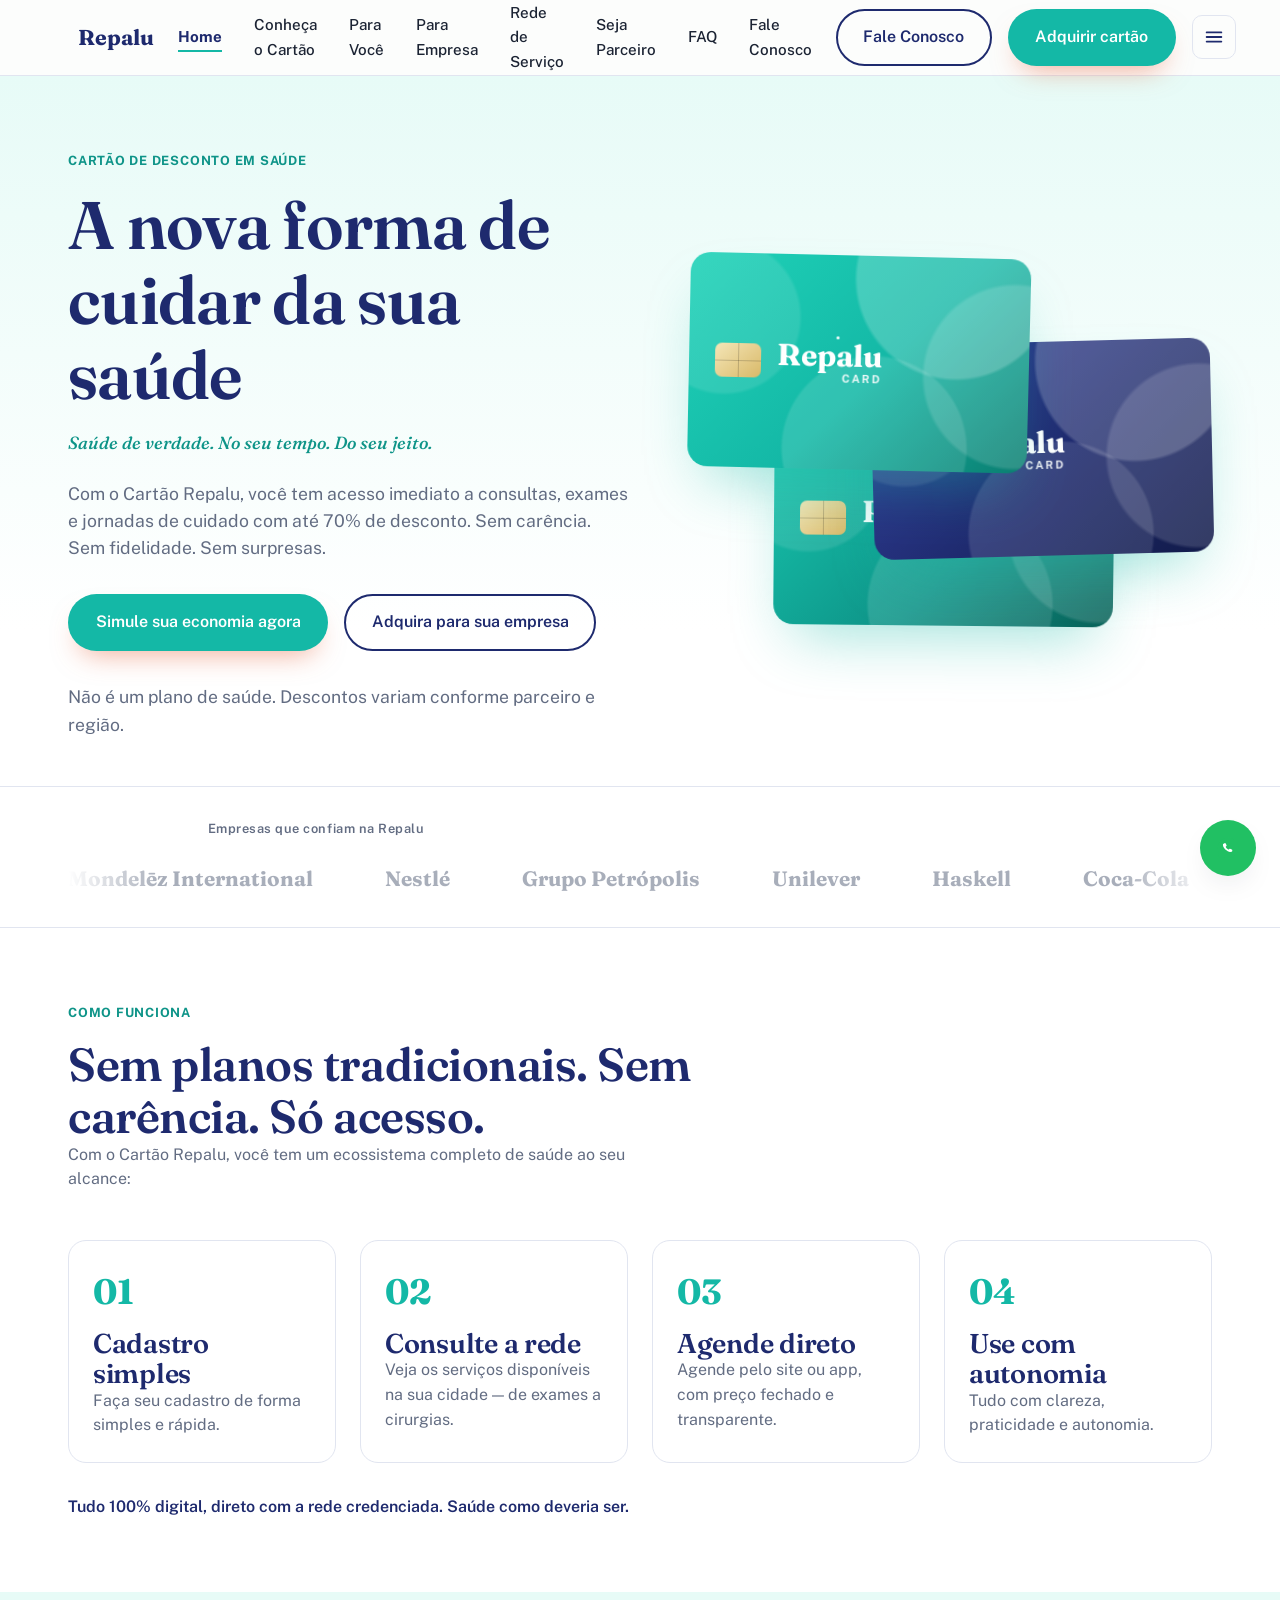
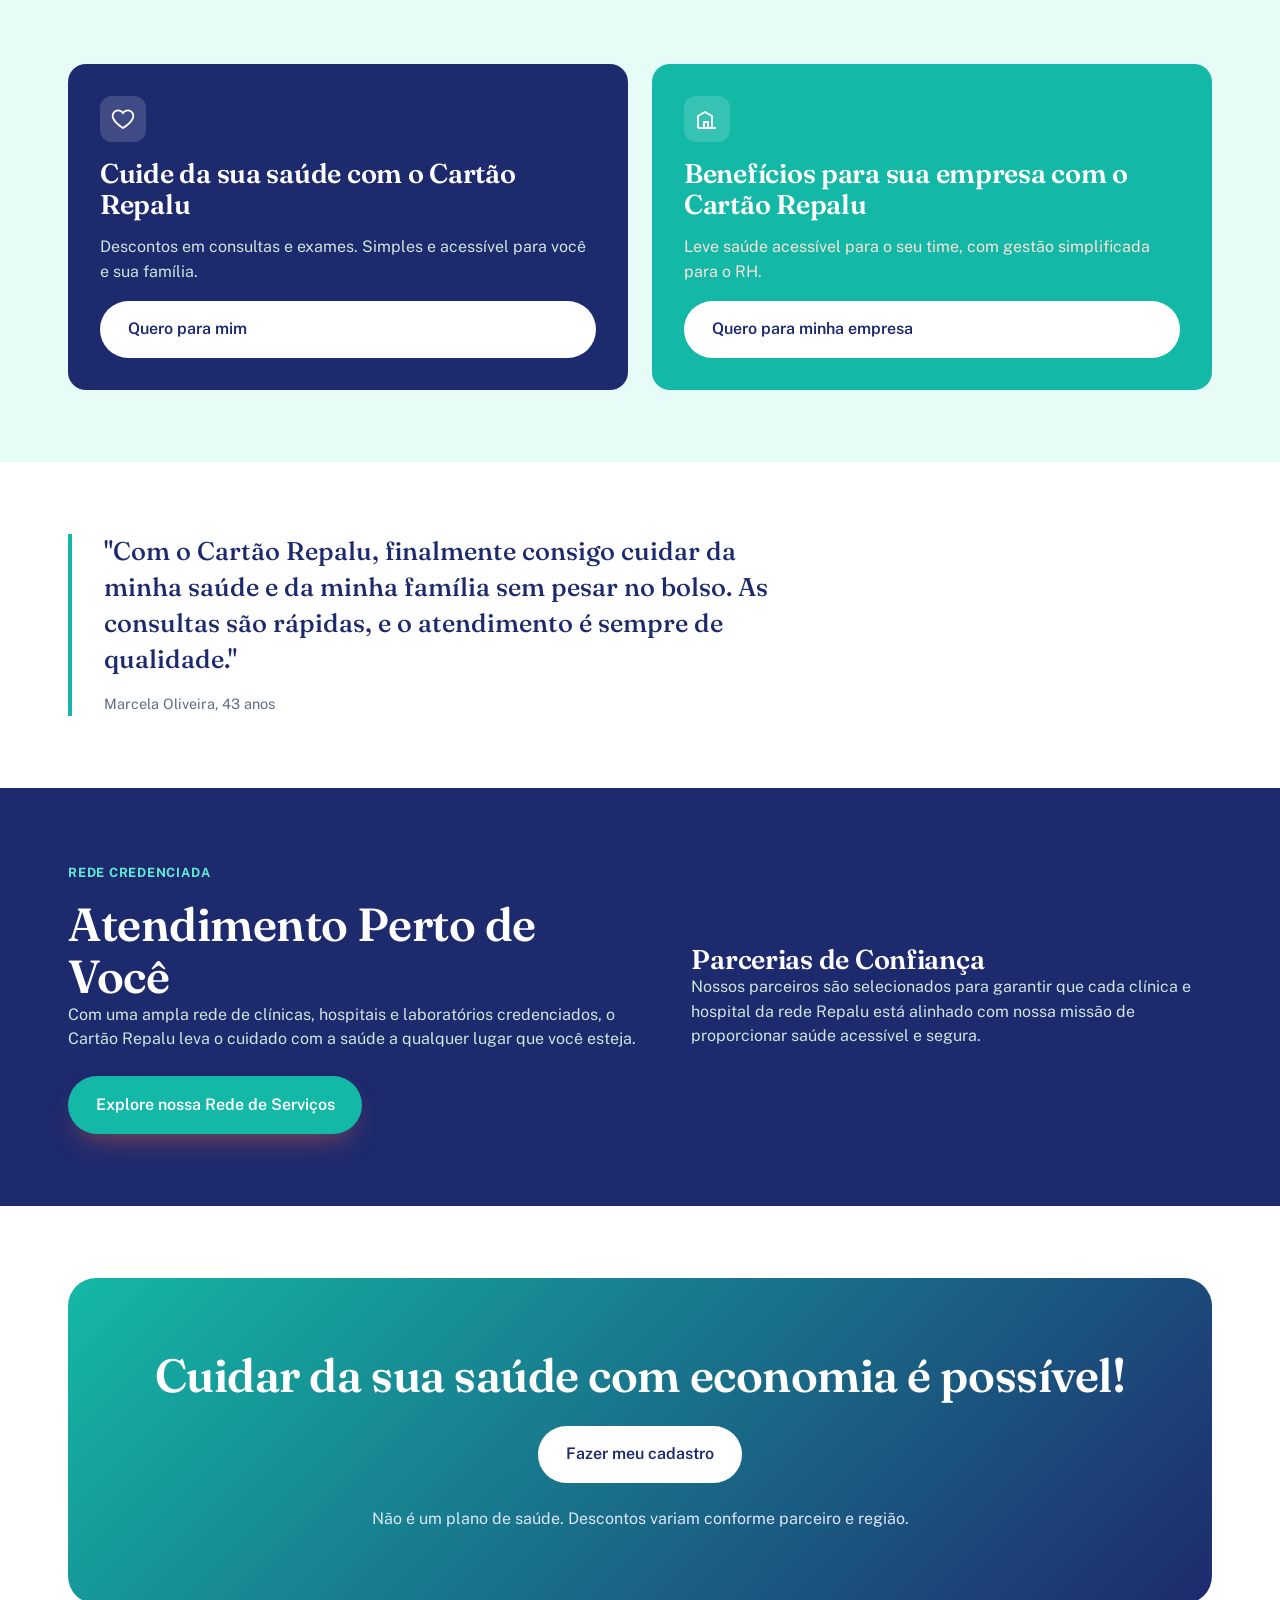
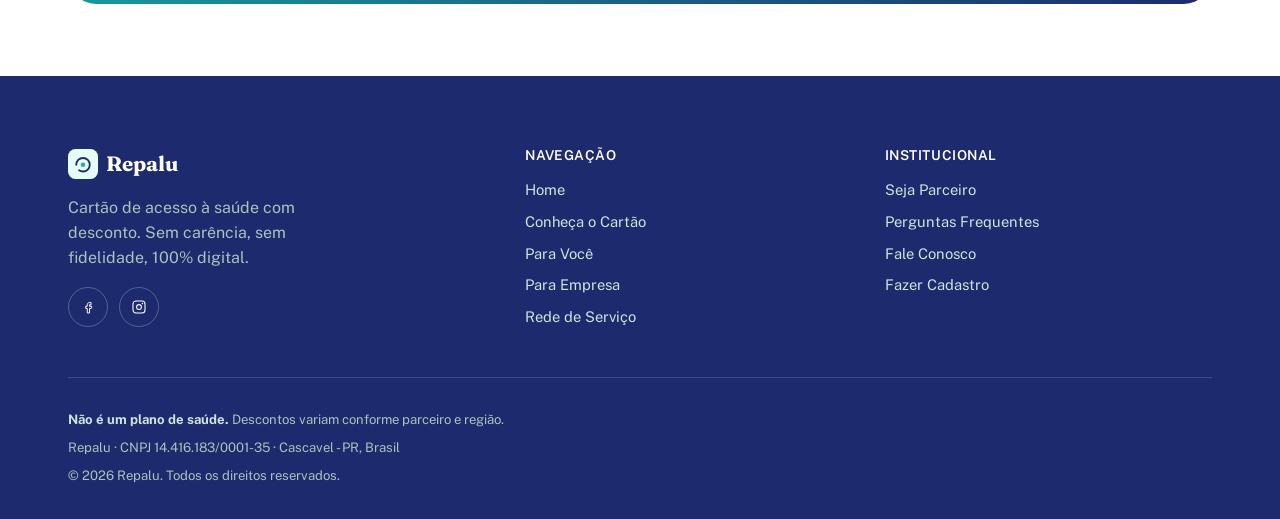
==== commit 8aec9ed9: "Ajusta paleta para turquesa+azul-marinho e refina hero/seções Corrige bug de bullets no menu (reset " ====
--- a/index.html
+++ b/index.html
@@ -18,7 +18,7 @@
 <header class="cabecalho">
   <div class="container">
     <a href="index.html" class="marca">
-      <svg viewBox="0 0 40 40" fill="none" aria-hidden="true"><rect width="40" height="40" rx="10" fill="#0E3B36"/><path d="M11 21c0-5 4-9 9-9s9 4 9 9-4 9-9 9c-2 0-3.8-.6-5.3-1.7" stroke="#EAF5EF" stroke-width="2.4" stroke-linecap="round"/><circle cx="20" cy="21" r="3" fill="#E4633B"/></svg>
+      <svg viewBox="0 0 40 40" fill="none" aria-hidden="true"><rect width="40" height="40" rx="10" fill="#1E2A6E"/><path d="M11 21c0-5 4-9 9-9s9 4 9 9-4 9-9 9c-2 0-3.8-.6-5.3-1.7" stroke="#E7FBF7" stroke-width="2.4" stroke-linecap="round"/><circle cx="20" cy="21" r="3" fill="#14B8A6"/></svg>
       Repalu
     </a>
 
@@ -39,7 +39,7 @@
       <a href="paginas/fale-conosco.html" class="botao botao--secundario">Fale Conosco</a>
       <button type="button" class="botao botao--primario" data-abrir-cadastro>Adquirir cartão</button>
       <button type="button" class="botao-menu-mobile" data-abrir-menu aria-expanded="false" aria-controls="painel-mobile">
-        <svg viewBox="0 0 24 24" fill="none" aria-hidden="true"><path d="M4 7h16M4 12h16M4 17h16" stroke="#0E3B36" stroke-width="2" stroke-linecap="round"/></svg>
+        <svg viewBox="0 0 24 24" fill="none" aria-hidden="true"><path d="M4 7h16M4 12h16M4 17h16" stroke="#1E2A6E" stroke-width="2" stroke-linecap="round"/></svg>
         <span class="visualmente-oculto">Abrir menu</span>
       </button>
     </div>
@@ -90,42 +90,64 @@
 
       <div class="palco-cartoes" aria-hidden="true">
         <article class="palco-cartoes__cartao palco-cartoes__cartao--pf-2">
+          <div class="cartao__textura"></div>
           <div class="cartao__brilho"></div>
-          <div class="cartao__topo">
-            <div class="cartao__logo"><svg viewBox="0 0 24 24" fill="none"><circle cx="12" cy="12" r="10" stroke="#fff" stroke-width="1.6"/></svg>Repalu</div>
-            <span class="cartao__tipo">Empresa</span>
-          </div>
-          <div class="cartao__chip"></div>
-          <div class="cartao__rodape"><span class="cartao__nome">Equipe</span></div>
+          <div class="cartao__conteudo">
+            <div class="cartao__chip"></div>
+            <div class="cartao__logo">
+              <span class="cartao__logo-texto">Repalu</span>
+              <span class="cartao__logo-card">CARD</span>
+            </div>
+          </div>
         </article>
 
         <article class="palco-cartoes__cartao palco-cartoes__cartao--pj">
+          <div class="cartao__textura"></div>
           <div class="cartao__brilho"></div>
-          <div class="cartao__topo">
-            <div class="cartao__logo"><svg viewBox="0 0 24 24" fill="none"><circle cx="12" cy="12" r="10" stroke="#fff" stroke-width="1.6"/></svg>Repalu</div>
-            <span class="cartao__tipo">Empresa</span>
-          </div>
-          <div class="cartao__chip"></div>
-          <div class="cartao__numero">•••• •••• •••• 4471</div>
-          <div class="cartao__rodape">
-            <span class="cartao__nome">Sua Empresa Aqui</span>
-            <span class="cartao__validade">12/30</span>
+          <div class="cartao__conteudo">
+            <div class="cartao__chip"></div>
+            <div class="cartao__logo">
+              <span class="cartao__logo-texto">Repalu</span>
+              <span class="cartao__logo-card">CARD</span>
+            </div>
           </div>
         </article>
 
         <article class="palco-cartoes__cartao palco-cartoes__cartao--pf">
+          <div class="cartao__textura"></div>
           <div class="cartao__brilho"></div>
-          <div class="cartao__topo">
-            <div class="cartao__logo"><svg viewBox="0 0 24 24" fill="none"><circle cx="12" cy="12" r="10" stroke="#fff" stroke-width="1.6"/></svg>Repalu</div>
-            <span class="cartao__tipo">Pessoa Física</span>
-          </div>
-          <div class="cartao__chip"></div>
-          <div class="cartao__numero">•••• •••• •••• 0192</div>
-          <div class="cartao__rodape">
-            <span class="cartao__nome">Seu Nome Aqui</span>
-            <span class="cartao__validade">09/31</span>
-          </div>
-        </article>
+          <div class="cartao__conteudo">
+            <div class="cartao__chip"></div>
+            <div class="cartao__logo">
+              <span class="cartao__logo-texto">Repalu</span>
+              <span class="cartao__logo-card">CARD</span>
+            </div>
+          </div>
+        </article>
+      </div>
+    </div>
+  </section>
+
+  <!-- ======================= PARCEIROS/CLIENTES ======================= -->
+  <section class="secao-parceiros">
+    <div class="container">
+      <p class="secao-parceiros__rotulo">Empresas que confiam na Repalu</p>
+      <div class="marquee-parceiros">
+        <div class="marquee-parceiros__trilho">
+          <span class="marquee-parceiros__item">Mondelēz International</span>
+          <span class="marquee-parceiros__item">Nestlé</span>
+          <span class="marquee-parceiros__item">Grupo Petrópolis</span>
+          <span class="marquee-parceiros__item">Unilever</span>
+          <span class="marquee-parceiros__item">Haskell</span>
+          <span class="marquee-parceiros__item">Coca-Cola</span>
+          <!-- lista repetida para o loop de rolagem ficar contínuo -->
+          <span class="marquee-parceiros__item" aria-hidden="true">Mondelēz International</span>
+          <span class="marquee-parceiros__item" aria-hidden="true">Nestlé</span>
+          <span class="marquee-parceiros__item" aria-hidden="true">Grupo Petrópolis</span>
+          <span class="marquee-parceiros__item" aria-hidden="true">Unilever</span>
+          <span class="marquee-parceiros__item" aria-hidden="true">Haskell</span>
+          <span class="marquee-parceiros__item" aria-hidden="true">Coca-Cola</span>
+        </div>
       </div>
     </div>
   </section>
@@ -186,7 +208,7 @@
   <section class="secao secao--petroleo">
     <div class="container grade-assimetrica">
       <div>
-        <span class="olho" style="color:#9fe6c9">REDE CREDENCIADA</span>
+        <span class="olho" style="color:#5EEAD4">REDE CREDENCIADA</span>
         <h2>Atendimento Perto de Você</h2>
         <p>Com uma ampla rede de clínicas, hospitais e laboratórios credenciados, o Cartão Repalu leva o cuidado com a saúde a qualquer lugar que você esteja.</p>
         <a href="paginas/rede-de-servico.html" class="botao botao--primario" style="margin-top: var(--espaco-3);">Explore nossa Rede de Serviços</a>
@@ -199,11 +221,13 @@
   </section>
 
   <!-- ======================= FECHAMENTO ======================= -->
-  <section class="secao secao--coral-tint centralizado">
-    <div class="container" style="max-width: 42rem;">
-      <h2>Cuidar da sua saúde com economia é possível!</h2>
-      <button type="button" class="botao botao--primario" data-abrir-cadastro style="margin-top: var(--espaco-3);">Fazer meu cadastro</button>
-      <p style="margin-top: var(--espaco-3); margin-inline:auto;">Não é um plano de saúde. Descontos variam conforme parceiro e região.</p>
+  <section class="secao">
+    <div class="container">
+      <div class="banner-gradiente">
+        <h2>Cuidar da sua saúde com economia é possível!</h2>
+        <button type="button" class="botao botao--sobre-escuro" data-abrir-cadastro style="margin-top: var(--espaco-3);">Fazer meu cadastro</button>
+        <p style="margin-top: var(--espaco-3); margin-inline:auto;">Não é um plano de saúde. Descontos variam conforme parceiro e região.</p>
+      </div>
     </div>
   </section>
 </main>
@@ -214,7 +238,7 @@
     <div class="rodape__grade">
       <div>
         <div class="rodape__marca">
-          <svg viewBox="0 0 40 40" fill="none" aria-hidden="true"><rect width="40" height="40" rx="10" fill="#EAF5EF"/><path d="M11 21c0-5 4-9 9-9s9 4 9 9-4 9-9 9c-2 0-3.8-.6-5.3-1.7" stroke="#0E3B36" stroke-width="2.4" stroke-linecap="round"/><circle cx="20" cy="21" r="3" fill="#E4633B"/></svg>
+          <svg viewBox="0 0 40 40" fill="none" aria-hidden="true"><rect width="40" height="40" rx="10" fill="#E7FBF7"/><path d="M11 21c0-5 4-9 9-9s9 4 9 9-4 9-9 9c-2 0-3.8-.6-5.3-1.7" stroke="#1E2A6E" stroke-width="2.4" stroke-linecap="round"/><circle cx="20" cy="21" r="3" fill="#14B8A6"/></svg>
           Repalu
         </div>
         <p style="color:#a9c4bc; max-width: 30ch;">Cartão de acesso à saúde com desconto. Sem carência, sem fidelidade, 100% digital.</p>
@@ -263,7 +287,7 @@
 <div class="modal-fundo" data-modal-cadastro role="dialog" aria-modal="true" aria-labelledby="titulo-modal-cadastro">
   <div class="modal-caixa">
     <button type="button" class="modal-fechar" data-fechar-modal aria-label="Fechar formulário de cadastro">
-      <svg viewBox="0 0 24 24" fill="none" width="18" height="18"><path d="M6 6l12 12M18 6L6 18" stroke="#0E3B36" stroke-width="2" stroke-linecap="round"/></svg>
+      <svg viewBox="0 0 24 24" fill="none" width="18" height="18"><path d="M6 6l12 12M18 6L6 18" stroke="#1E2A6E" stroke-width="2" stroke-linecap="round"/></svg>
     </button>
     <div class="form-cadastro">
       <h2 id="titulo-modal-cadastro" style="font-size:1.6rem; margin-bottom: 0.3rem;">Faça seu cadastro</h2>
--- a/css/styles.css
+++ b/css/styles.css
@@ -1,24 +1,25 @@
 /* =========================================================================
    REPALU — Design System
-   Paleta: verde-petróleo (marca / pessoa física), coral (conversão / empresa)
+   Paleta: turquesa (marca / CTA / destaque) + azul-marinho (texto, links,
+   seções escuras) sobre fundo branco — replica a paleta oficial da marca.
    Tipografia: Fraunces (títulos, serifada, peso variável) + Public Sans (corpo)
    ========================================================================= */
 
 :root {
   /* Cores de marca */
-  --cor-petroleo: #0E3B36;
-  --cor-petroleo-600: #124b44;
-  --cor-menta: #EAF5EF;
-  --cor-menta-escuro: #d3ebe0;
-  --cor-branco: #FCFDFC;
-  --cor-coral: #E4633B;
-  --cor-coral-600: #c94f2b;
-  --cor-coral-tint: #FBEAE3;
-  --cor-grafite: #1B2320;
-  --cor-grafite-suave: #4b5450;
-  --cor-borda: #dde5e1;
+  --cor-petroleo: #1E2A6E;       /* azul-marinho — texto de marca, headings, seções escuras */
+  --cor-petroleo-600: #16205a;
+  --cor-menta: #E7FBF7;          /* tint claro de turquesa — fundo de seções alternadas */
+  --cor-menta-escuro: #cdf3ea;
+  --cor-branco: #FFFFFF;
+  --cor-coral: #14B8A6;          /* turquesa — cor de marca / CTA */
+  --cor-coral-600: #0E9488;
+  --cor-coral-tint: #DFF8F3;
+  --cor-grafite: #1B2333;
+  --cor-grafite-suave: #626C82;
+  --cor-borda: #e1e5f0;
   --cor-erro: #b3261e;
-  --cor-sucesso: #1e7a4c;
+  --cor-sucesso: #0E9488;
 
   /* Tipografia */
   --fonte-titulo: "Fraunces", "Source Serif 4", Georgia, serif;
@@ -38,8 +39,8 @@
   --largura-leitura: 62ch;
   --raio: 18px;
   --raio-pequeno: 10px;
-  --sombra-suave: 0 12px 32px -16px rgba(27, 35, 32, 0.28);
-  --sombra-cartao: 0 30px 60px -20px rgba(14, 59, 54, 0.45);
+  --sombra-suave: 0 12px 32px -16px rgba(27, 35, 51, 0.28);
+  --sombra-cartao: 0 30px 60px -20px rgba(20, 184, 166, 0.4);
 
   --altura-header: 76px;
 }
@@ -60,7 +61,7 @@
 body, h1, h2, h3, h4, p, figure, blockquote, dl, dd, ul, ol {
   margin: 0;
 }
-ul[class], ol[class] { list-style: none; padding: 0; }
+ul, ol { list-style: none; padding: 0; }
 img, picture, svg { max-width: 100%; display: block; }
 input, button, textarea, select { font: inherit; color: inherit; }
 button { cursor: pointer; }
@@ -346,14 +347,13 @@
 }
 .palco-cartoes__cartao {
   position: absolute;
-  width: min(320px, 78vw);
+  width: min(340px, 80vw);
   aspect-ratio: 1.586 / 1;
   border-radius: 20px;
-  padding: 1.5rem;
+  padding: 1.5rem 1.6rem;
   color: var(--cor-branco);
   display: flex;
-  flex-direction: column;
-  justify-content: space-between;
+  align-items: center;
   box-shadow: var(--sombra-cartao);
   transform-style: preserve-3d;
   will-change: transform;
@@ -361,22 +361,33 @@
   overflow: hidden;
 }
 .palco-cartoes__cartao--pf {
-  background: linear-gradient(135deg, #12564d 0%, #0E3B36 55%, #082521 100%);
+  background: linear-gradient(135deg, #1fd2b8 0%, #14B8A6 55%, #0b7d70 100%);
   left: 2%;
   top: 10%;
   z-index: 3;
 }
 .palco-cartoes__cartao--pj {
-  background: linear-gradient(135deg, #ef7a52 0%, #E4633B 55%, #b8451f 100%);
+  background: linear-gradient(135deg, #34419e 0%, #1E2A6E 55%, #121b4a 100%);
   right: 0;
   top: 26%;
   z-index: 2;
 }
 .palco-cartoes__cartao--pf-2 {
-  background: linear-gradient(135deg, #1c655a 0%, #124b44 60%, #0a2f2a 100%);
+  background: linear-gradient(135deg, #17c9b0 0%, #0E9488 60%, #075f56 100%);
   left: 18%;
   top: 44%;
   z-index: 1;
+}
+/* Textura de círculos sobrepostos, como no cartão físico de referência */
+.cartao__textura {
+  position: absolute;
+  inset: 0;
+  pointer-events: none;
+  background-image:
+    radial-gradient(circle at 78% 10%, rgba(255,255,255,0.20) 0, rgba(255,255,255,0.20) 30%, transparent 31%),
+    radial-gradient(circle at 96% 55%, rgba(255,255,255,0.14) 0, rgba(255,255,255,0.14) 26%, transparent 27%),
+    radial-gradient(circle at 55% 90%, rgba(255,255,255,0.12) 0, rgba(255,255,255,0.12) 34%, transparent 35%),
+    radial-gradient(circle at 10% 30%, rgba(255,255,255,0.10) 0, rgba(255,255,255,0.10) 22%, transparent 23%);
 }
 .cartao__brilho {
   position: absolute;
@@ -385,15 +396,51 @@
   transform: translateX(-120%);
   pointer-events: none;
 }
-.cartao__topo { display: flex; justify-content: space-between; align-items: flex-start; }
-.cartao__logo { display: flex; align-items: center; gap: 0.4rem; font-family: var(--fonte-titulo); font-weight: 700; font-size: 1.05rem; }
-.cartao__logo svg { width: 22px; height: 22px; }
-.cartao__tipo { font-size: 0.65rem; letter-spacing: 0.08em; opacity: 0.85; text-transform: uppercase; }
+.cartao__conteudo {
+  position: relative;
+  z-index: 1;
+  display: flex;
+  align-items: center;
+  gap: 1rem;
+  width: 100%;
+}
+.cartao__logo {
+  display: flex;
+  flex-direction: column;
+  line-height: 1;
+}
+.cartao__logo-texto {
+  position: relative;
+  font-family: var(--fonte-titulo);
+  font-weight: 700;
+  font-size: clamp(1.5rem, 4vw, 1.9rem);
+}
+.cartao__logo-texto::after {
+  content: "";
+  position: absolute;
+  top: -0.14em;
+  left: 57%;
+  width: 0.1em;
+  height: 0.1em;
+  border-radius: 50%;
+  background: currentColor;
+}
+.cartao__logo-card {
+  align-self: flex-end;
+  margin-top: 0.15rem;
+  font-family: var(--fonte-corpo);
+  font-weight: 700;
+  font-size: 0.7rem;
+  letter-spacing: 0.16em;
+  opacity: 0.9;
+}
 .cartao__chip {
-  width: 38px; height: 28px;
-  border-radius: 6px;
+  flex-shrink: 0;
+  width: 46px; height: 34px;
+  border-radius: 7px;
   background: linear-gradient(140deg, #f4e6b8, #d9b968);
   position: relative;
+  z-index: 1;
 }
 .cartao__chip::before, .cartao__chip::after {
   content: "";
@@ -402,10 +449,6 @@
 }
 .cartao__chip::before { top: 50%; left: 0; right: 0; height: 1px; }
 .cartao__chip::after { left: 50%; top: 0; bottom: 0; width: 1px; }
-.cartao__numero { font-family: var(--fonte-corpo); letter-spacing: 0.12em; font-size: 1.05rem; margin-top: 0.9rem; }
-.cartao__rodape { display: flex; justify-content: space-between; align-items: flex-end; font-size: 0.72rem; }
-.cartao__nome { text-transform: uppercase; letter-spacing: 0.04em; font-weight: 600; }
-.cartao__validade { opacity: 0.85; }
 
 @media (prefers-reduced-motion: reduce) {
   .palco-cartoes__cartao { opacity: 1 !important; transform: none !important; }
@@ -469,6 +512,53 @@
 }
 .carta__icone svg { width: 24px; height: 24px; }
 
+/* ---------- Faixa de parceiros/clientes ---------- */
+.secao-parceiros {
+  padding-block: var(--espaco-4);
+  background: var(--cor-branco);
+  border-block: 1px solid var(--cor-borda);
+}
+.secao-parceiros__rotulo {
+  text-align: center;
+  font-size: 0.8rem;
+  font-weight: 600;
+  letter-spacing: 0.04em;
+  color: var(--cor-grafite-suave);
+  margin-bottom: var(--espaco-3);
+}
+.marquee-parceiros {
+  overflow: hidden;
+  -webkit-mask-image: linear-gradient(90deg, transparent, #000 8%, #000 92%, transparent);
+  mask-image: linear-gradient(90deg, transparent, #000 8%, #000 92%, transparent);
+}
+.marquee-parceiros__trilho {
+  display: flex;
+  align-items: center;
+  gap: var(--espaco-6);
+  width: max-content;
+  animation: rolar-parceiros 32s linear infinite;
+}
+.marquee-parceiros__item {
+  font-family: var(--fonte-titulo);
+  font-weight: 700;
+  font-size: 1.3rem;
+  color: var(--cor-grafite-suave);
+  opacity: 0.55;
+  white-space: nowrap;
+}
+@keyframes rolar-parceiros {
+  from { transform: translateX(0); }
+  to { transform: translateX(-50%); }
+}
+@media (prefers-reduced-motion: reduce) {
+  .marquee-parceiros__trilho {
+    animation: none;
+    flex-wrap: wrap;
+    justify-content: center;
+    width: auto;
+  }
+}
+
 /* ---------- Depoimento ---------- */
 .depoimento {
   border-left: 4px solid var(--cor-coral);
@@ -500,11 +590,69 @@
 .simulador__valor {
   font-family: var(--fonte-titulo);
   font-size: 2.6rem;
-  color: #9fe6c9;
+  color: #5EEAD4;
   font-weight: 700;
   margin-block: 0.3rem 0.8rem;
 }
 .simulador__nota { font-size: 0.78rem; opacity: 0.75; }
+
+/* ---------- Comparativo de preço (Para Você) ---------- */
+.comparativo-preco {
+  max-width: 26rem;
+  background: var(--cor-menta);
+  border-radius: var(--raio);
+  padding: var(--espaco-3);
+}
+.comparativo-preco__linha { display: grid; grid-template-columns: 1fr 1fr; gap: var(--espaco-2); }
+.comparativo-preco__item {
+  background: var(--cor-branco);
+  border-radius: var(--raio-pequeno);
+  padding: var(--espaco-3);
+  text-align: center;
+  box-shadow: var(--sombra-suave);
+}
+.comparativo-preco__rotulo {
+  display: inline-flex;
+  align-items: center;
+  gap: 0.35rem;
+  font-size: 0.85rem;
+  font-weight: 600;
+  margin-bottom: 0.6rem;
+}
+.comparativo-preco__item--normal .comparativo-preco__rotulo { color: var(--cor-erro); }
+.comparativo-preco__item--repalu .comparativo-preco__rotulo { color: var(--cor-coral-600); }
+.comparativo-preco__valor { font-family: var(--fonte-titulo); font-size: 1.6rem; font-weight: 700; color: var(--cor-petroleo); }
+.comparativo-preco__item--normal .comparativo-preco__valor { color: var(--cor-grafite-suave); text-decoration: line-through; text-decoration-color: var(--cor-erro); }
+.comparativo-preco__economia {
+  margin-top: var(--espaco-2);
+  background: var(--cor-coral);
+  color: var(--cor-branco);
+  text-align: center;
+  font-weight: 700;
+  padding: 0.8rem 1rem;
+  border-radius: 999px;
+}
+
+/* ---------- Banner de passos (título em destaque) ---------- */
+.banner-passos {
+  background: var(--cor-petroleo);
+  color: var(--cor-branco);
+  border-radius: var(--raio);
+  padding: var(--espaco-3) var(--espaco-4);
+  margin-bottom: var(--espaco-4);
+}
+.banner-passos h2 { color: var(--cor-branco); margin: 0; }
+
+/* ---------- Banner final em degradê ---------- */
+.banner-gradiente {
+  background: linear-gradient(135deg, var(--cor-coral) 0%, var(--cor-petroleo) 100%);
+  border-radius: 28px;
+  padding: var(--espaco-6) var(--espaco-4);
+  text-align: center;
+  color: var(--cor-branco);
+}
+.banner-gradiente h2 { color: var(--cor-branco); }
+.banner-gradiente p { color: #dce6fb; margin-inline: auto; }
 
 /* ---------- Categorias de rede ---------- */
 .categoria-rede {
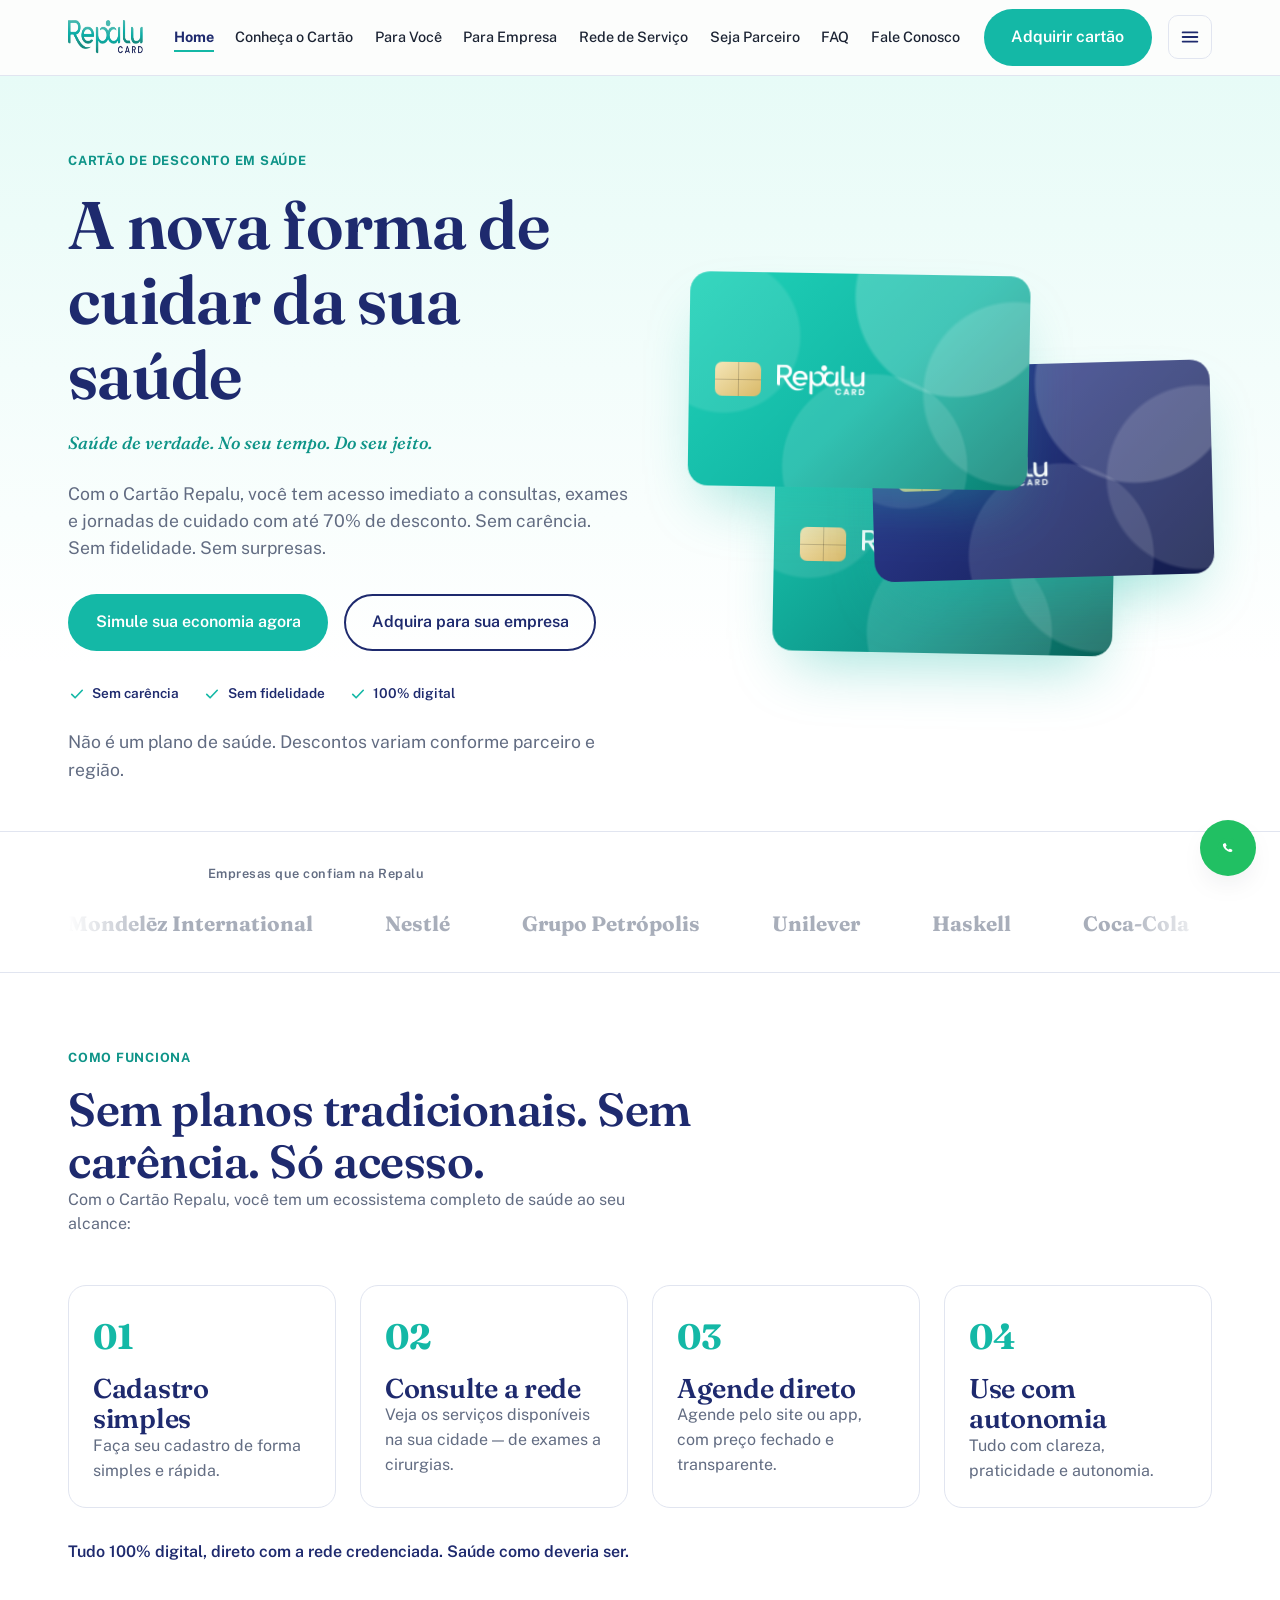
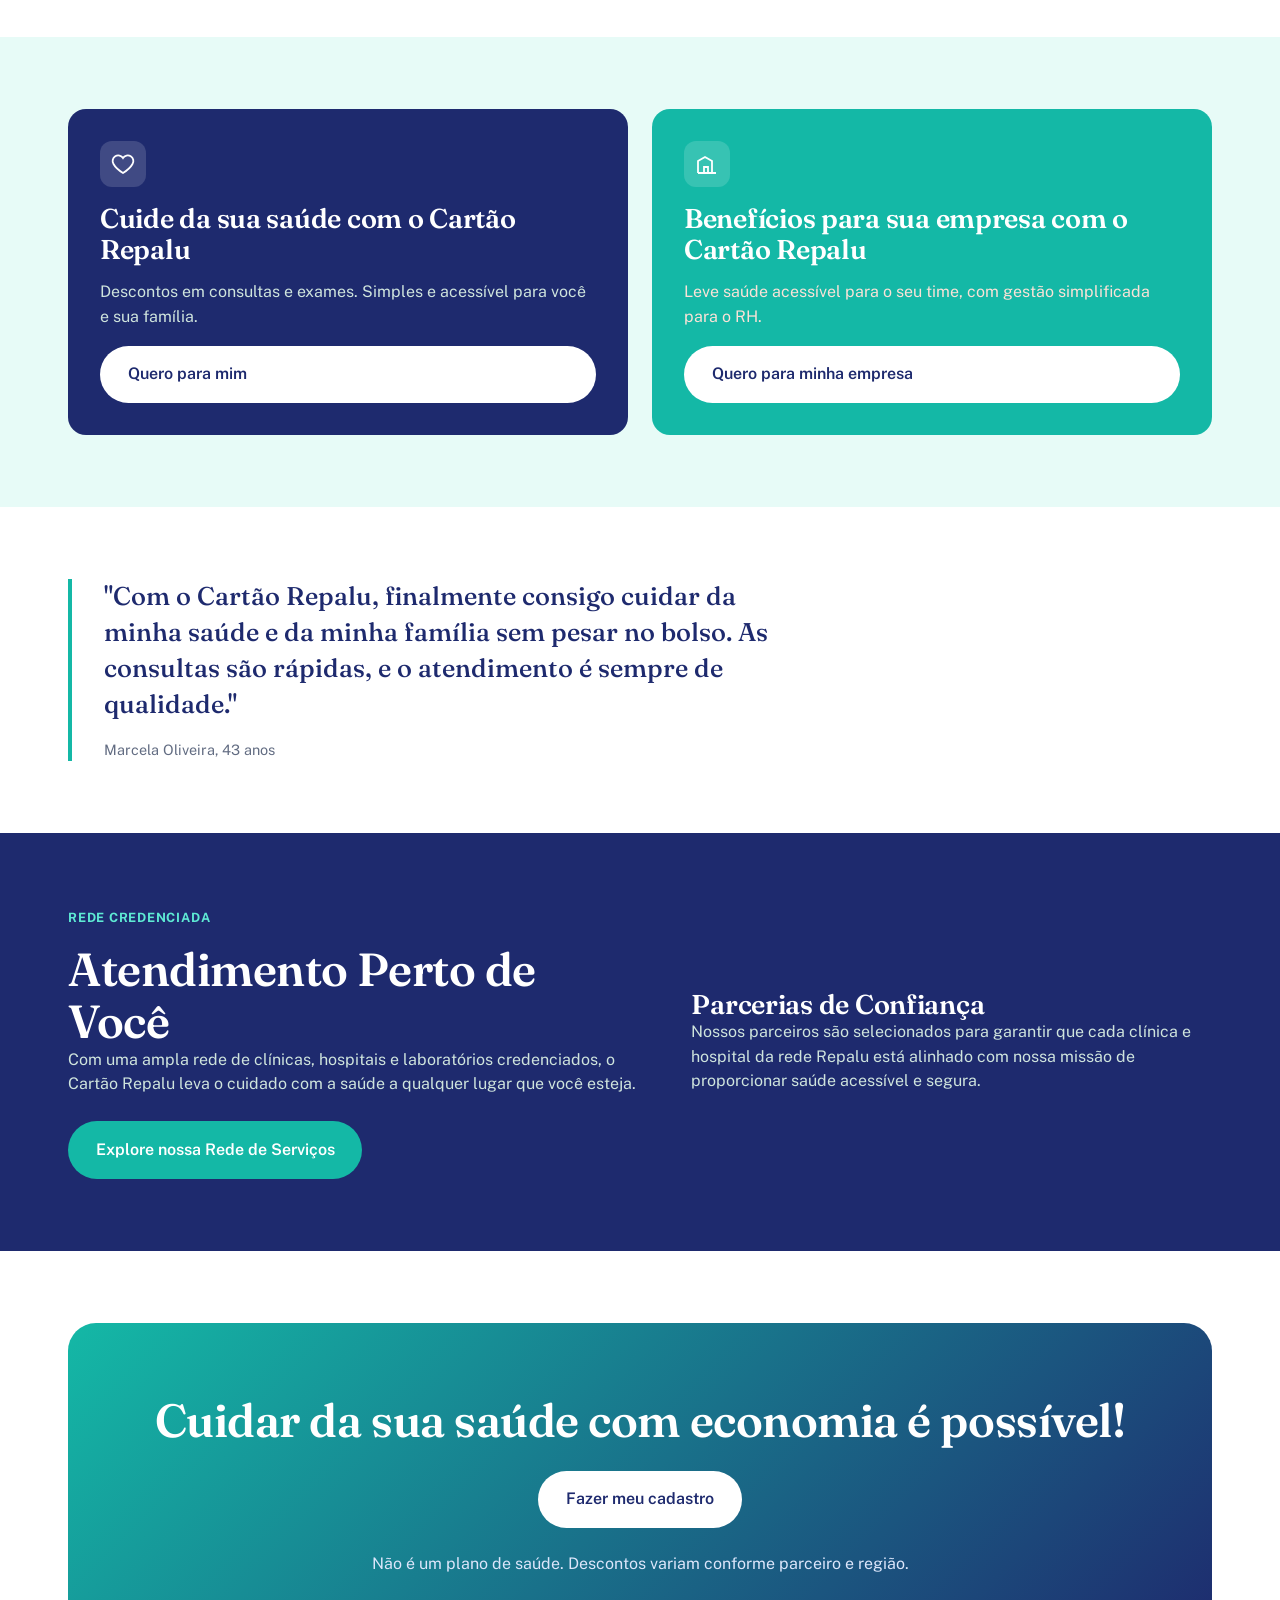
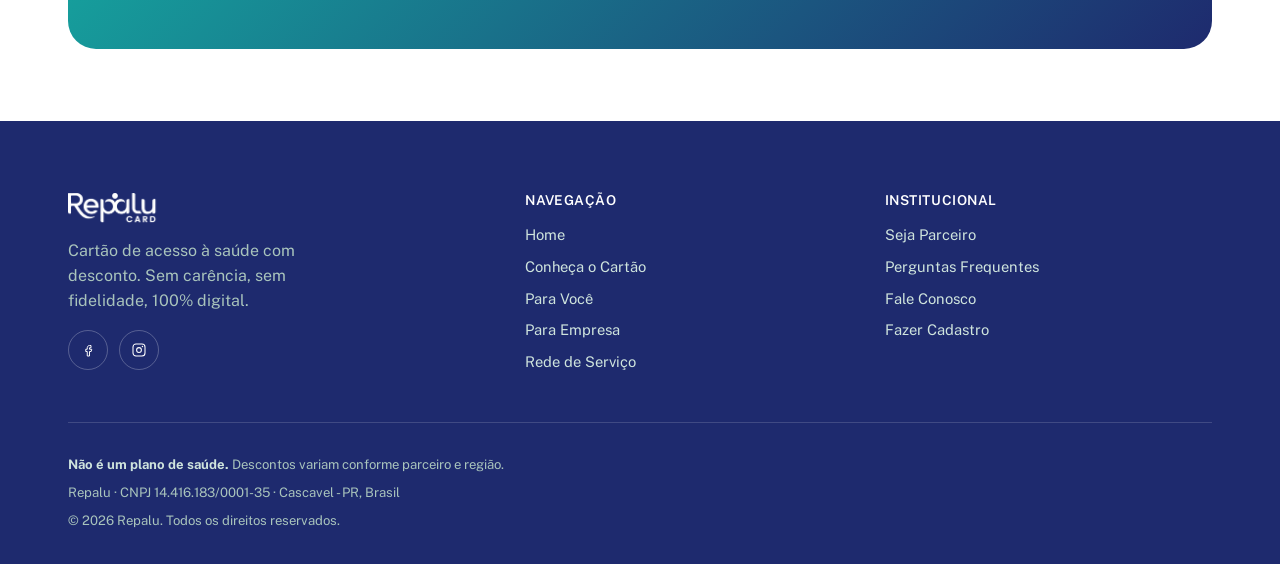
==== commit 53faec08: "Aplica logo real, tabela de economia e polimento visual geral Substitui os ícones SVG aproximados pe" ====
--- a/index.html
+++ b/index.html
@@ -18,9 +18,7 @@
 <header class="cabecalho">
   <div class="container">
     <a href="index.html" class="marca">
-      <svg viewBox="0 0 40 40" fill="none" aria-hidden="true"><rect width="40" height="40" rx="10" fill="#1E2A6E"/><path d="M11 21c0-5 4-9 9-9s9 4 9 9-4 9-9 9c-2 0-3.8-.6-5.3-1.7" stroke="#E7FBF7" stroke-width="2.4" stroke-linecap="round"/><circle cx="20" cy="21" r="3" fill="#14B8A6"/></svg>
-      Repalu
-    </a>
+      <img src="imagens/logo-repalu.png" alt="Repalu Card" class="marca__logo"></a>
 
     <nav class="nav-principal" aria-label="Navegação principal">
       <ul>
@@ -49,7 +47,7 @@
 <div class="sobreposicao-mobile" data-sobreposicao-menu></div>
 <aside class="painel-mobile" id="painel-mobile" data-painel-mobile aria-label="Menu de navegação">
   <div class="painel-mobile__topo">
-    <span class="marca" style="color:#fff">Repalu</span>
+    <img src="imagens/logo-repalu.png" alt="Repalu Card" class="painel-mobile__logo">
     <button type="button" class="painel-mobile__fechar" data-fechar-menu>
       <svg viewBox="0 0 24 24" fill="none" aria-hidden="true"><path d="M6 6l12 12M18 6L6 18" stroke="#fff" stroke-width="2" stroke-linecap="round"/></svg>
       <span class="visualmente-oculto">Fechar menu</span>
@@ -85,6 +83,11 @@
           <button type="button" class="botao botao--primario" data-abrir-cadastro="pf">Simule sua economia agora</button>
           <a href="paginas/para-empresa.html" class="botao botao--secundario">Adquira para sua empresa</a>
         </div>
+        <ul class="hero__selos">
+          <li><svg viewBox="0 0 24 24" fill="none"><path d="M5 12.5l4.5 4.5L19 7" stroke="currentColor" stroke-width="2.2" stroke-linecap="round" stroke-linejoin="round"/></svg>Sem carência</li>
+          <li><svg viewBox="0 0 24 24" fill="none"><path d="M5 12.5l4.5 4.5L19 7" stroke="currentColor" stroke-width="2.2" stroke-linecap="round" stroke-linejoin="round"/></svg>Sem fidelidade</li>
+          <li><svg viewBox="0 0 24 24" fill="none"><path d="M5 12.5l4.5 4.5L19 7" stroke="currentColor" stroke-width="2.2" stroke-linecap="round" stroke-linejoin="round"/></svg>100% digital</li>
+        </ul>
         <p class="hero__nota-legal">Não é um plano de saúde. Descontos variam conforme parceiro e região.</p>
       </div>
 
@@ -94,10 +97,7 @@
           <div class="cartao__brilho"></div>
           <div class="cartao__conteudo">
             <div class="cartao__chip"></div>
-            <div class="cartao__logo">
-              <span class="cartao__logo-texto">Repalu</span>
-              <span class="cartao__logo-card">CARD</span>
-            </div>
+            <img src="imagens/logo-repalu.png" alt="Repalu Card" class="cartao__logo-img">
           </div>
         </article>
 
@@ -106,10 +106,7 @@
           <div class="cartao__brilho"></div>
           <div class="cartao__conteudo">
             <div class="cartao__chip"></div>
-            <div class="cartao__logo">
-              <span class="cartao__logo-texto">Repalu</span>
-              <span class="cartao__logo-card">CARD</span>
-            </div>
+            <img src="imagens/logo-repalu.png" alt="Repalu Card" class="cartao__logo-img">
           </div>
         </article>
 
@@ -118,10 +115,7 @@
           <div class="cartao__brilho"></div>
           <div class="cartao__conteudo">
             <div class="cartao__chip"></div>
-            <div class="cartao__logo">
-              <span class="cartao__logo-texto">Repalu</span>
-              <span class="cartao__logo-card">CARD</span>
-            </div>
+            <img src="imagens/logo-repalu.png" alt="Repalu Card" class="cartao__logo-img">
           </div>
         </article>
       </div>
@@ -208,7 +202,7 @@
   <section class="secao secao--petroleo">
     <div class="container grade-assimetrica">
       <div>
-        <span class="olho" style="color:#5EEAD4">REDE CREDENCIADA</span>
+        <span class="olho olho--claro">REDE CREDENCIADA</span>
         <h2>Atendimento Perto de Você</h2>
         <p>Com uma ampla rede de clínicas, hospitais e laboratórios credenciados, o Cartão Repalu leva o cuidado com a saúde a qualquer lugar que você esteja.</p>
         <a href="paginas/rede-de-servico.html" class="botao botao--primario" style="margin-top: var(--espaco-3);">Explore nossa Rede de Serviços</a>
@@ -238,9 +232,7 @@
     <div class="rodape__grade">
       <div>
         <div class="rodape__marca">
-          <svg viewBox="0 0 40 40" fill="none" aria-hidden="true"><rect width="40" height="40" rx="10" fill="#E7FBF7"/><path d="M11 21c0-5 4-9 9-9s9 4 9 9-4 9-9 9c-2 0-3.8-.6-5.3-1.7" stroke="#1E2A6E" stroke-width="2.4" stroke-linecap="round"/><circle cx="20" cy="21" r="3" fill="#14B8A6"/></svg>
-          Repalu
-        </div>
+          <img src="imagens/logo-repalu.png" alt="Repalu Card" class="rodape__marca-logo"></div>
         <p style="color:#a9c4bc; max-width: 30ch;">Cartão de acesso à saúde com desconto. Sem carência, sem fidelidade, 100% digital.</p>
         <div class="rodape__redes">
           <a href="https://facebook.com/cartaorepalu" target="_blank" rel="noopener noreferrer" aria-label="Repalu no Facebook">
--- a/css/styles.css
+++ b/css/styles.css
@@ -103,6 +103,8 @@
   display: inline-block;
   margin-bottom: var(--espaco-2);
 }
+/* Variante para usar sobre fundos escuros (seções --petroleo) */
+.olho--claro { color: #5EEAD4; }
 
 /* Foco visível acessível */
 a:focus-visible,
@@ -174,9 +176,11 @@
 .botao--primario {
   background: var(--cor-coral);
   color: var(--cor-branco);
-  box-shadow: 0 14px 28px -12px rgba(228, 99, 59, 0.55);
-}
-.botao--primario:hover { background: var(--cor-coral-600); }
+}
+.botao--primario:hover {
+  background: var(--cor-coral-600);
+  box-shadow: 0 10px 20px -10px rgba(14, 148, 136, 0.45);
+}
 .botao--secundario {
   background: transparent;
   border-color: var(--cor-petroleo);
@@ -225,16 +229,19 @@
   font-size: 1.35rem;
   color: var(--cor-petroleo);
 }
-.marca svg { width: 34px; height: 34px; }
+.marca__logo { height: 34px; width: auto; display: block; }
+.painel-mobile__logo { height: 28px; width: auto; display: block; filter: brightness(0) invert(1); }
+.rodape__marca-logo { height: 30px; width: auto; display: block; filter: brightness(0) invert(1); }
 
 .nav-principal { display: none; }
-.nav-principal ul { display: flex; align-items: center; gap: var(--espaco-4); }
+.nav-principal ul { display: flex; align-items: center; gap: 1.35rem; }
 .nav-principal a {
   font-weight: 500;
-  font-size: 0.95rem;
+  font-size: 0.9rem;
   color: var(--cor-grafite);
   position: relative;
   padding-block: 0.3rem;
+  white-space: nowrap;
 }
 .nav-principal a::after {
   content: "";
@@ -251,11 +258,12 @@
 .nav-principal a[aria-current="page"] { color: var(--cor-petroleo); font-weight: 700; }
 
 .acoes-cabecalho { display: flex; align-items: center; gap: var(--espaco-2); }
+/* O botão secundário "Fale Conosco" do cabeçalho é redundante quando o menu
+   completo já mostra esse link — some no desktop pra dar espaço ao menu. */
 .acoes-cabecalho .botao--secundario { display: none; }
 
-@media (min-width: 1080px) {
+@media (min-width: 1240px) {
   .nav-principal { display: block; }
-  .acoes-cabecalho .botao--secundario { display: inline-flex; }
   .botao-menu-mobile { display: none; }
 }
 
@@ -338,7 +346,22 @@
   margin-block: var(--espaco-2) var(--espaco-3);
 }
 .hero__acoes { display: flex; flex-wrap: wrap; gap: var(--espaco-2); margin-top: var(--espaco-4); }
-.hero__nota-legal { margin-top: var(--espaco-4); font-size: 0.82rem; color: var(--cor-grafite-suave); }
+.hero__selos {
+  display: flex;
+  flex-wrap: wrap;
+  gap: var(--espaco-3);
+  margin-top: var(--espaco-4);
+}
+.hero__selos li {
+  display: flex;
+  align-items: center;
+  gap: 0.4rem;
+  font-size: 0.85rem;
+  font-weight: 600;
+  color: var(--cor-petroleo);
+}
+.hero__selos li svg { width: 18px; height: 18px; color: var(--cor-coral); flex-shrink: 0; }
+.hero__nota-legal { margin-top: var(--espaco-3); font-size: 0.82rem; color: var(--cor-grafite-suave); }
 
 .palco-cartoes {
   position: relative;
@@ -404,35 +427,12 @@
   gap: 1rem;
   width: 100%;
 }
-.cartao__logo {
-  display: flex;
-  flex-direction: column;
-  line-height: 1;
-}
-.cartao__logo-texto {
-  position: relative;
-  font-family: var(--fonte-titulo);
-  font-weight: 700;
-  font-size: clamp(1.5rem, 4vw, 1.9rem);
-}
-.cartao__logo-texto::after {
-  content: "";
-  position: absolute;
-  top: -0.14em;
-  left: 57%;
-  width: 0.1em;
-  height: 0.1em;
-  border-radius: 50%;
-  background: currentColor;
-}
-.cartao__logo-card {
-  align-self: flex-end;
-  margin-top: 0.15rem;
-  font-family: var(--fonte-corpo);
-  font-weight: 700;
-  font-size: 0.7rem;
-  letter-spacing: 0.16em;
-  opacity: 0.9;
+.cartao__logo-img {
+  height: 30px;
+  width: auto;
+  /* logo original é colorida (teal + azul-marinho); em branco fica legível
+     nos dois fundos de gradiente do cartão (teal e azul-marinho) */
+  filter: brightness(0) invert(1);
 }
 .cartao__chip {
   flex-shrink: 0;
@@ -467,6 +467,12 @@
   border: 1px solid var(--cor-borda);
   border-radius: var(--raio);
   padding: var(--espaco-3);
+  transition: transform 0.22s ease, box-shadow 0.22s ease, border-color 0.22s ease;
+}
+.lista-passos__item:hover {
+  transform: translateY(-4px);
+  box-shadow: var(--sombra-suave);
+  border-color: transparent;
 }
 .lista-passos__numero {
   font-family: var(--fonte-titulo);
@@ -495,6 +501,12 @@
   display: flex;
   flex-direction: column;
   gap: var(--espaco-2);
+  transition: transform 0.22s ease, box-shadow 0.22s ease, border-color 0.22s ease;
+}
+.carta:hover {
+  transform: translateY(-4px);
+  box-shadow: var(--sombra-suave);
+  border-color: transparent;
 }
 .carta--destino-pf { background: var(--cor-petroleo); color: var(--cor-branco); border: none; }
 .carta--destino-pf h3 { color: var(--cor-branco); }
@@ -578,60 +590,80 @@
   color: var(--cor-grafite-suave);
 }
 
-/* ---------- Simulador (Para Você) ---------- */
-.simulador {
-  background: var(--cor-petroleo);
+/* ---------- Tabela de economia mensal (Para Você) ---------- */
+.tabela-economia {
+  display: grid;
+  gap: var(--espaco-3);
+  align-items: stretch;
+}
+@media (min-width: 900px) {
+  .tabela-economia { grid-template-columns: 0.85fr 1.7fr; }
+}
+.tabela-economia__intro {
+  background: var(--cor-coral);
   color: var(--cor-branco);
   border-radius: var(--raio);
   padding: var(--espaco-4);
-  max-width: 26rem;
-}
-.simulador__rotulo { font-size: 0.85rem; opacity: 0.8; }
-.simulador__valor {
-  font-family: var(--fonte-titulo);
-  font-size: 2.6rem;
-  color: #5EEAD4;
+  display: flex;
+  flex-direction: column;
+  justify-content: center;
+}
+.tabela-economia__intro h2 { color: var(--cor-branco); margin-bottom: var(--espaco-2); }
+.tabela-economia__intro p { color: #e3fbf6; }
+.tabela-economia__card {
+  background: var(--cor-branco);
+  border: 1px solid var(--cor-borda);
+  border-radius: var(--raio);
+  padding: var(--espaco-4);
+  box-shadow: var(--sombra-suave);
+  overflow-x: auto;
+}
+.tabela-economia__tabela { width: 100%; min-width: 540px; border-collapse: collapse; }
+.tabela-economia__tabela th {
+  text-align: right;
+  font-weight: 600;
+  font-size: 0.82rem;
+  color: var(--cor-grafite-suave);
+  padding-bottom: 0.9rem;
+}
+.tabela-economia__tabela th:first-child { text-align: left; }
+.tabela-economia__tabela td {
+  padding: 0.9rem 0.4rem;
+  border-top: 1px solid var(--cor-borda);
+  font-size: 0.92rem;
+  text-align: right;
+  white-space: nowrap;
+}
+.tabela-economia__tabela td:first-child { text-align: left; white-space: normal; }
+.tabela-economia__data { color: var(--cor-grafite-suave); }
+.tabela-economia__servico { color: var(--cor-coral-600); font-weight: 700; }
+.tabela-economia__normal { color: var(--cor-grafite-suave); }
+.tabela-economia__repalu { color: var(--cor-coral-600); font-weight: 700; }
+.tabela-economia__desconto {
+  display: inline-block;
+  margin-left: 0.4rem;
+  font-size: 0.7rem;
   font-weight: 700;
-  margin-block: 0.3rem 0.8rem;
-}
-.simulador__nota { font-size: 0.78rem; opacity: 0.75; }
-
-/* ---------- Comparativo de preço (Para Você) ---------- */
-.comparativo-preco {
-  max-width: 26rem;
-  background: var(--cor-menta);
-  border-radius: var(--raio);
-  padding: var(--espaco-3);
-}
-.comparativo-preco__linha { display: grid; grid-template-columns: 1fr 1fr; gap: var(--espaco-2); }
-.comparativo-preco__item {
-  background: var(--cor-branco);
-  border-radius: var(--raio-pequeno);
-  padding: var(--espaco-3);
-  text-align: center;
-  box-shadow: var(--sombra-suave);
-}
-.comparativo-preco__rotulo {
-  display: inline-flex;
-  align-items: center;
-  gap: 0.35rem;
-  font-size: 0.85rem;
-  font-weight: 600;
-  margin-bottom: 0.6rem;
-}
-.comparativo-preco__item--normal .comparativo-preco__rotulo { color: var(--cor-erro); }
-.comparativo-preco__item--repalu .comparativo-preco__rotulo { color: var(--cor-coral-600); }
-.comparativo-preco__valor { font-family: var(--fonte-titulo); font-size: 1.6rem; font-weight: 700; color: var(--cor-petroleo); }
-.comparativo-preco__item--normal .comparativo-preco__valor { color: var(--cor-grafite-suave); text-decoration: line-through; text-decoration-color: var(--cor-erro); }
-.comparativo-preco__economia {
-  margin-top: var(--espaco-2);
+  color: var(--cor-coral-600);
+  border: 1px solid var(--cor-coral);
+  border-radius: 999px;
+  padding: 0.05rem 0.5rem;
+}
+.tabela-economia__total td {
+  font-weight: 700;
+  color: var(--cor-petroleo);
+  border-top: 2px solid var(--cor-petroleo);
+}
+.tabela-economia__banner {
+  margin-top: var(--espaco-3);
   background: var(--cor-coral);
   color: var(--cor-branco);
   text-align: center;
   font-weight: 700;
-  padding: 0.8rem 1rem;
+  padding: 0.9rem;
   border-radius: 999px;
 }
+.tabela-economia__nota { margin-top: var(--espaco-2); font-size: 0.78rem; color: var(--cor-grafite-suave); }
 
 /* ---------- Banner de passos (título em destaque) ---------- */
 .banner-passos {
@@ -660,6 +692,12 @@
   border: 1px solid var(--cor-borda);
   border-radius: var(--raio);
   padding: var(--espaco-4);
+  transition: transform 0.22s ease, box-shadow 0.22s ease, border-color 0.22s ease;
+}
+.categoria-rede:hover {
+  transform: translateY(-4px);
+  box-shadow: var(--sombra-suave);
+  border-color: transparent;
 }
 .categoria-rede ul { display: flex; flex-wrap: wrap; gap: 0.5rem; margin-top: var(--espaco-2); }
 .categoria-rede li {
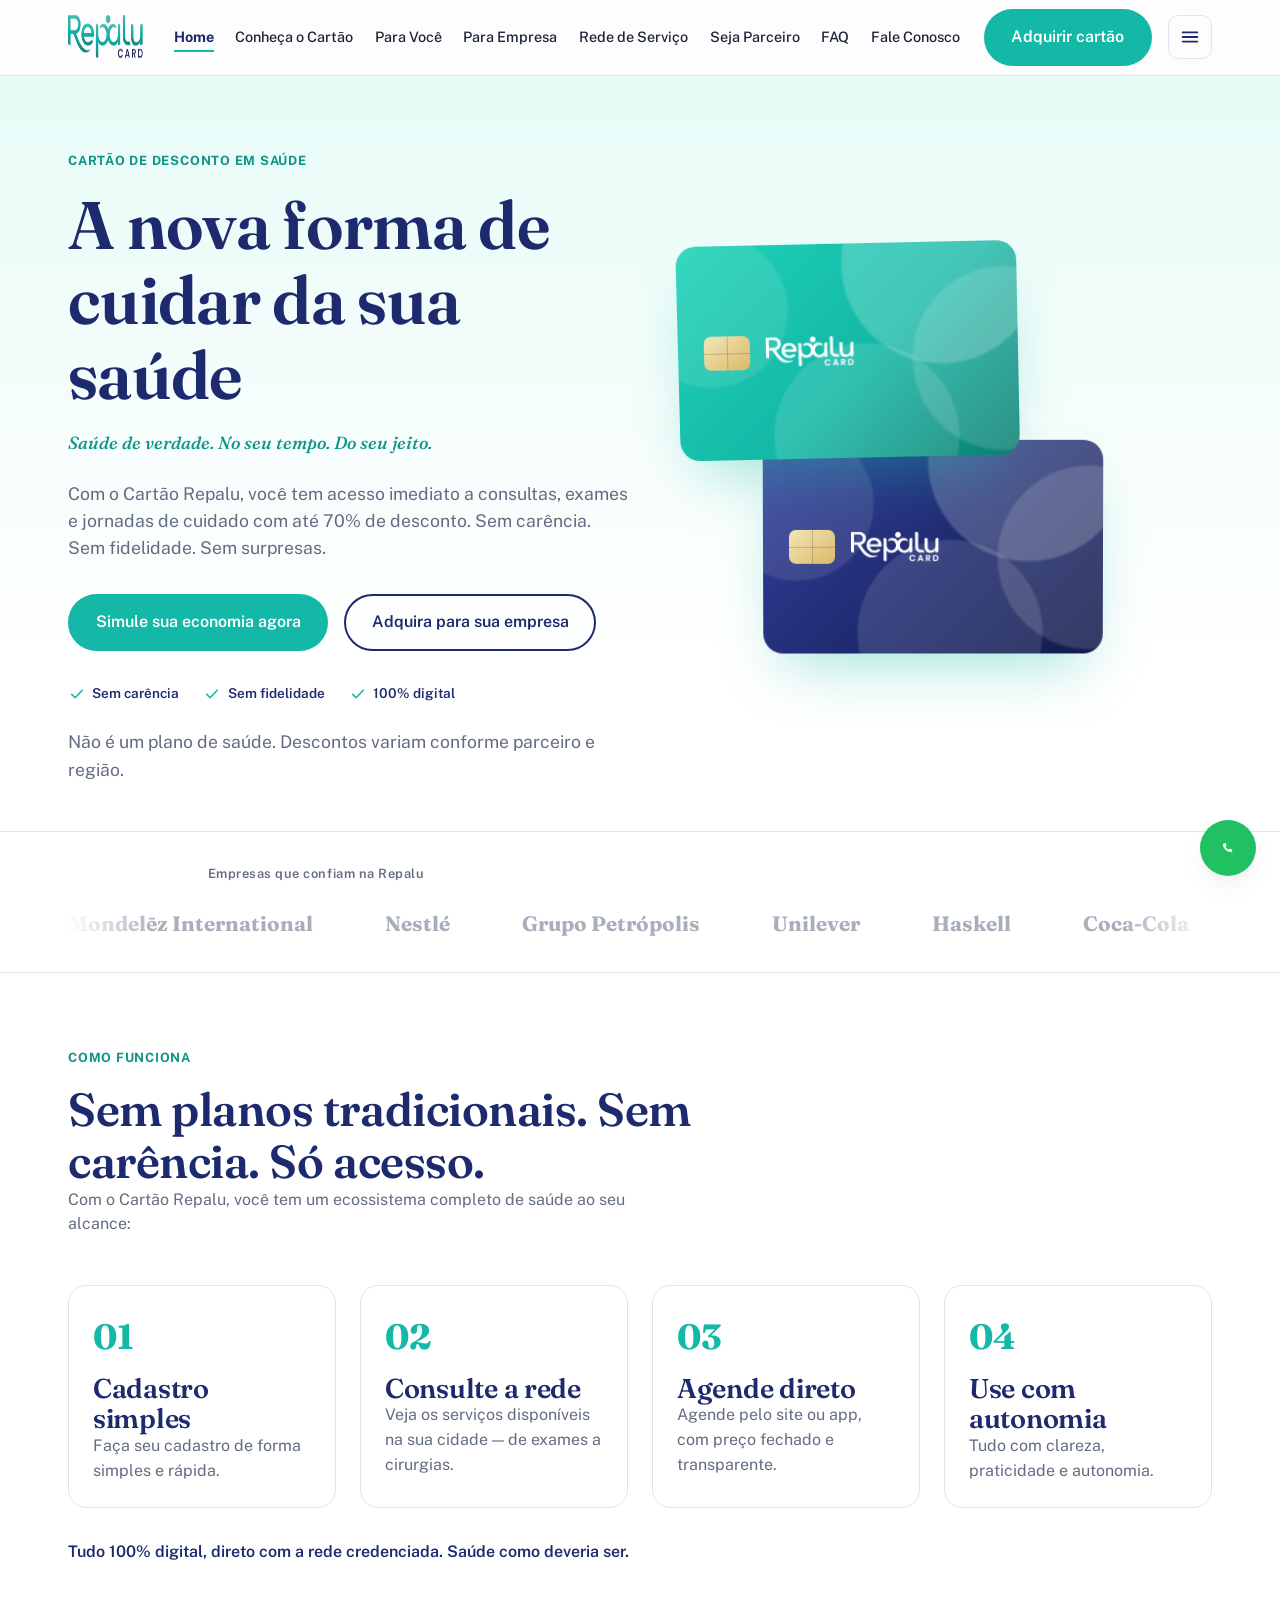
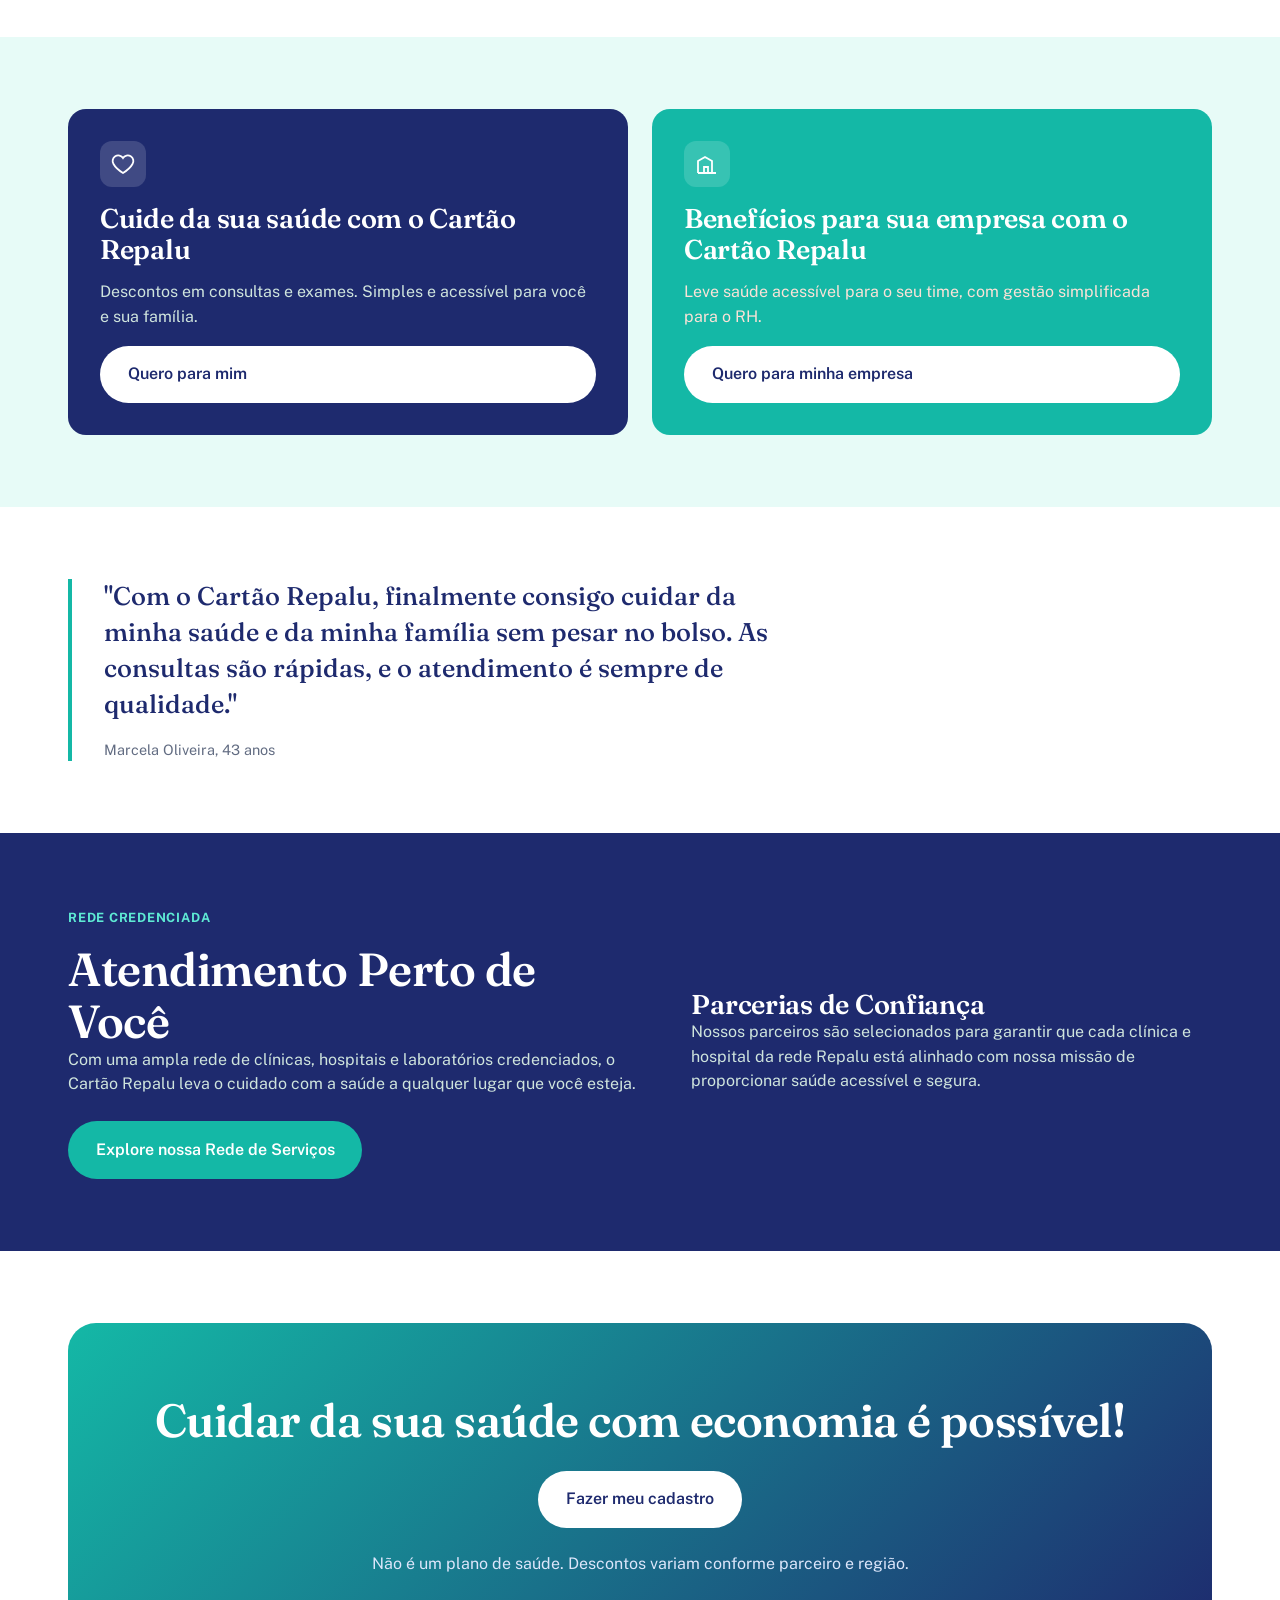
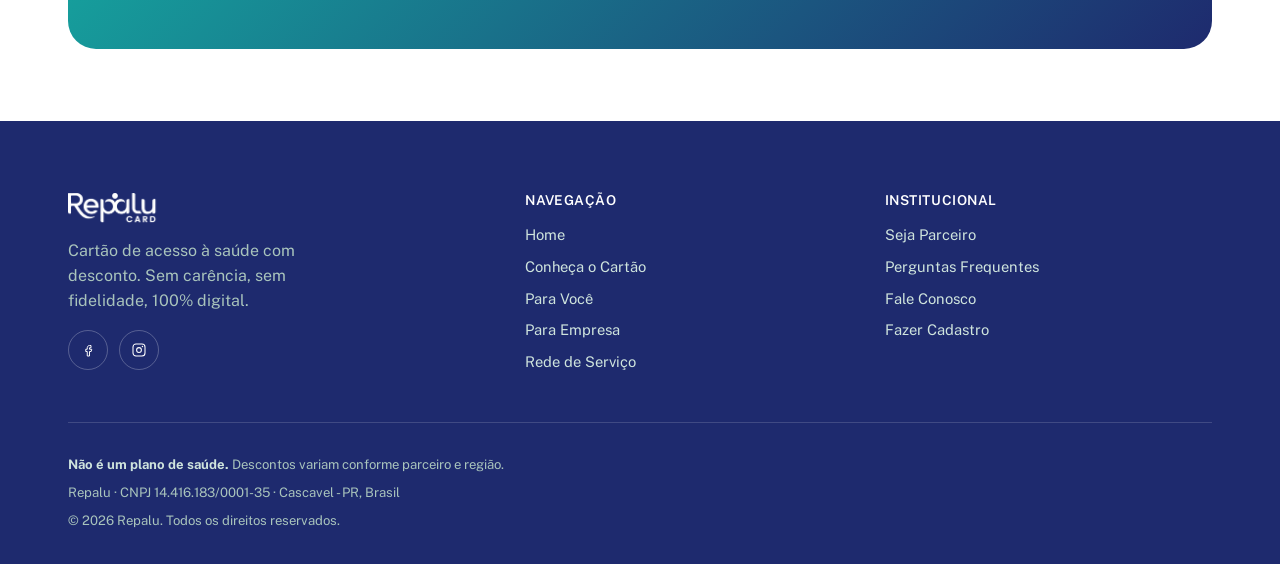
==== commit 2277a46b: "Simplifica hero para 2 cartões e aumenta logo do cabeçalho O hero com 3 cartões sobrepostos deixava " ====
--- a/index.html
+++ b/index.html
@@ -92,15 +92,6 @@
       </div>
 
       <div class="palco-cartoes" aria-hidden="true">
-        <article class="palco-cartoes__cartao palco-cartoes__cartao--pf-2">
-          <div class="cartao__textura"></div>
-          <div class="cartao__brilho"></div>
-          <div class="cartao__conteudo">
-            <div class="cartao__chip"></div>
-            <img src="imagens/logo-repalu.png" alt="Repalu Card" class="cartao__logo-img">
-          </div>
-        </article>
-
         <article class="palco-cartoes__cartao palco-cartoes__cartao--pj">
           <div class="cartao__textura"></div>
           <div class="cartao__brilho"></div>
--- a/css/styles.css
+++ b/css/styles.css
@@ -229,8 +229,8 @@
   font-size: 1.35rem;
   color: var(--cor-petroleo);
 }
-.marca__logo { height: 34px; width: auto; display: block; }
-.painel-mobile__logo { height: 28px; width: auto; display: block; filter: brightness(0) invert(1); }
+.marca__logo { height: 44px; width: auto; display: block; }
+.painel-mobile__logo { height: 32px; width: auto; display: block; filter: brightness(0) invert(1); }
 .rodape__marca-logo { height: 30px; width: auto; display: block; filter: brightness(0) invert(1); }
 
 .nav-principal { display: none; }
@@ -385,20 +385,14 @@
 }
 .palco-cartoes__cartao--pf {
   background: linear-gradient(135deg, #1fd2b8 0%, #14B8A6 55%, #0b7d70 100%);
-  left: 2%;
-  top: 10%;
-  z-index: 3;
+  left: 0;
+  top: 0;
+  z-index: 2;
 }
 .palco-cartoes__cartao--pj {
   background: linear-gradient(135deg, #34419e 0%, #1E2A6E 55%, #121b4a 100%);
-  right: 0;
-  top: 26%;
-  z-index: 2;
-}
-.palco-cartoes__cartao--pf-2 {
-  background: linear-gradient(135deg, #17c9b0 0%, #0E9488 60%, #075f56 100%);
-  left: 18%;
-  top: 44%;
+  left: 16%;
+  top: 46%;
   z-index: 1;
 }
 /* Textura de círculos sobrepostos, como no cartão físico de referência */
